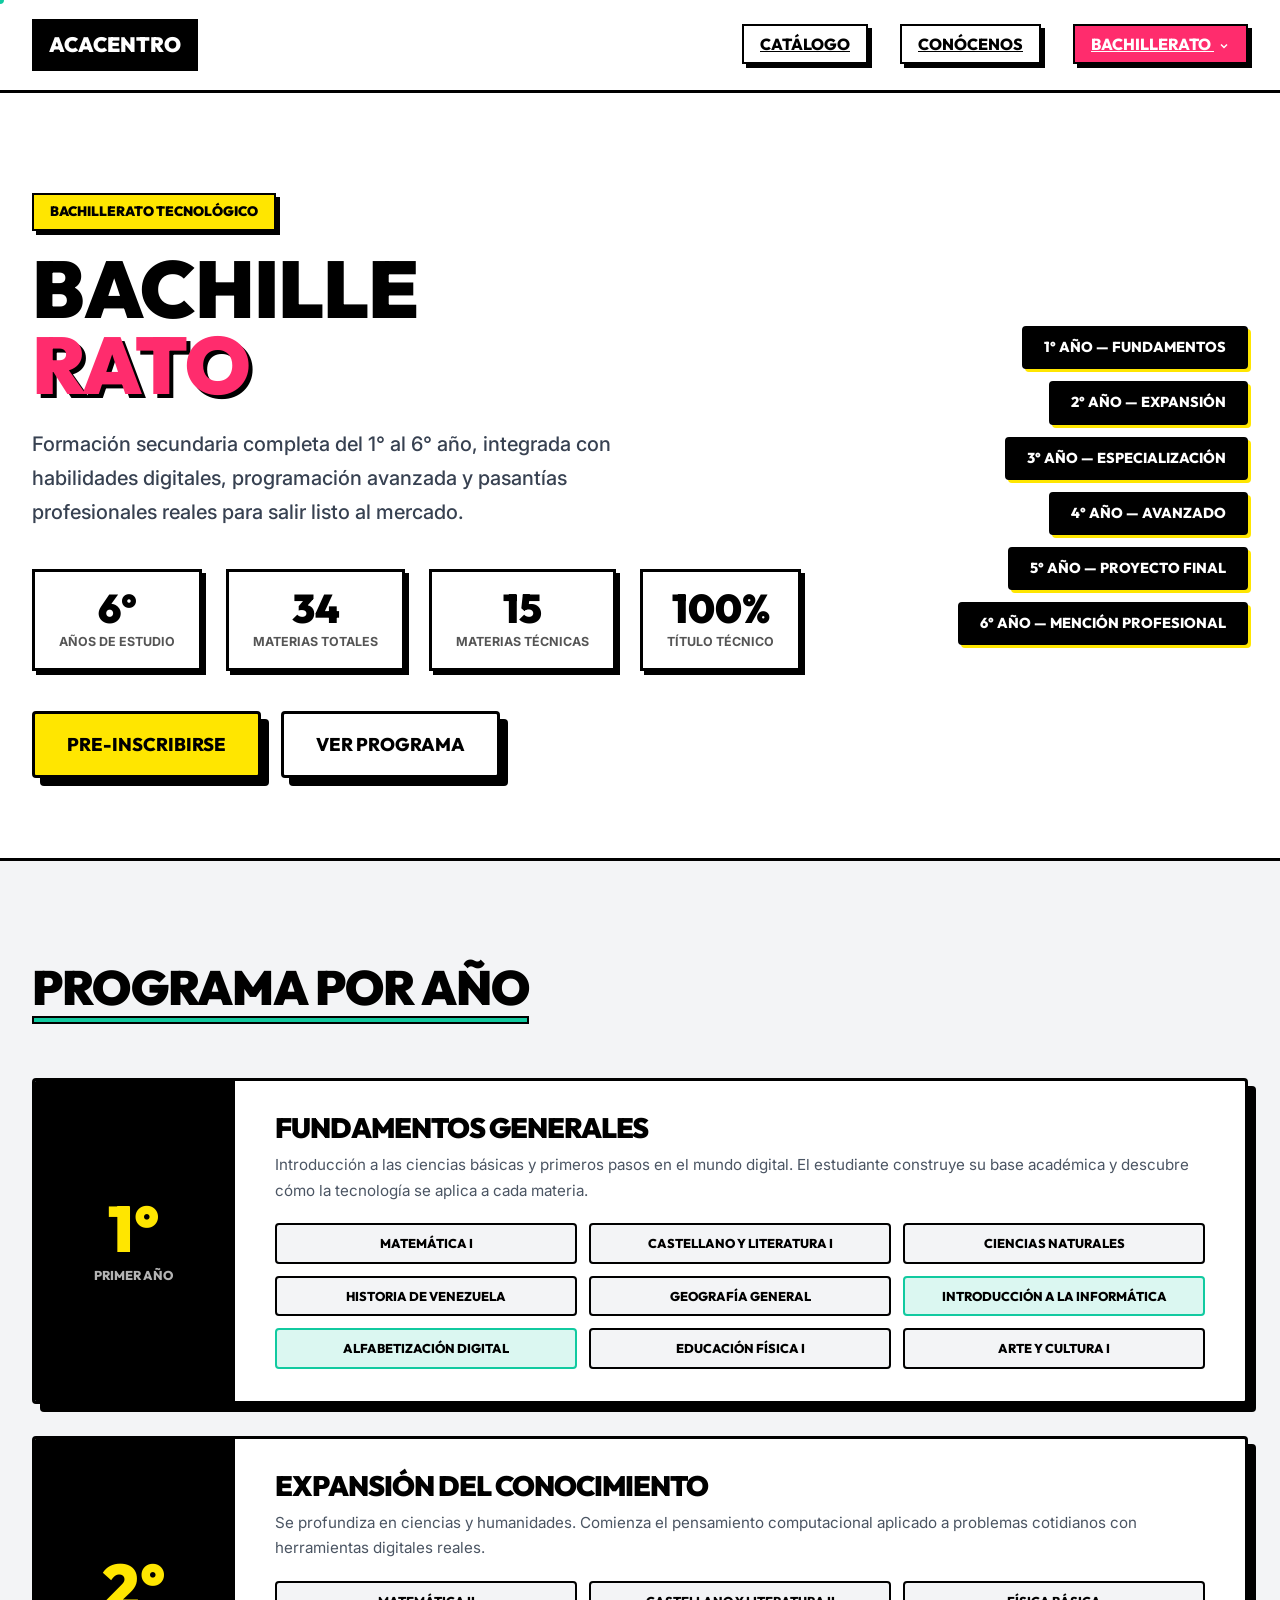
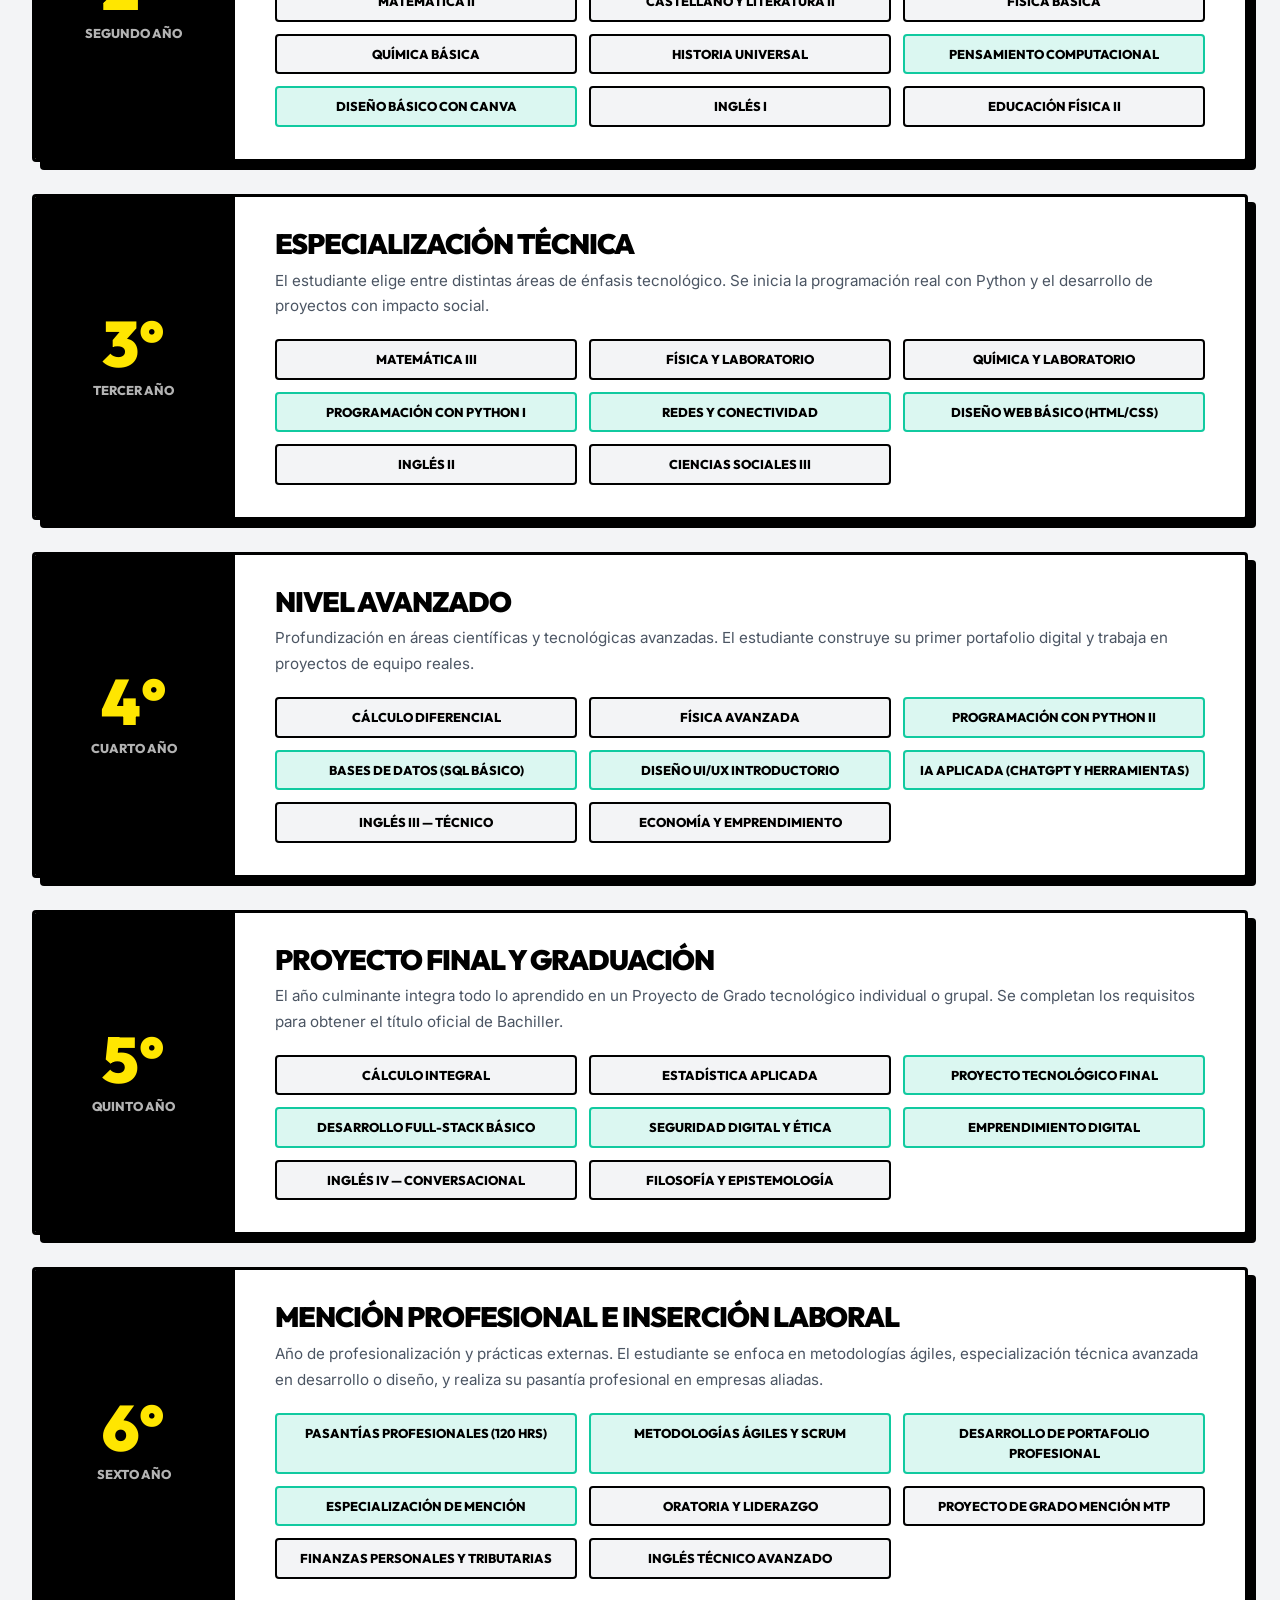
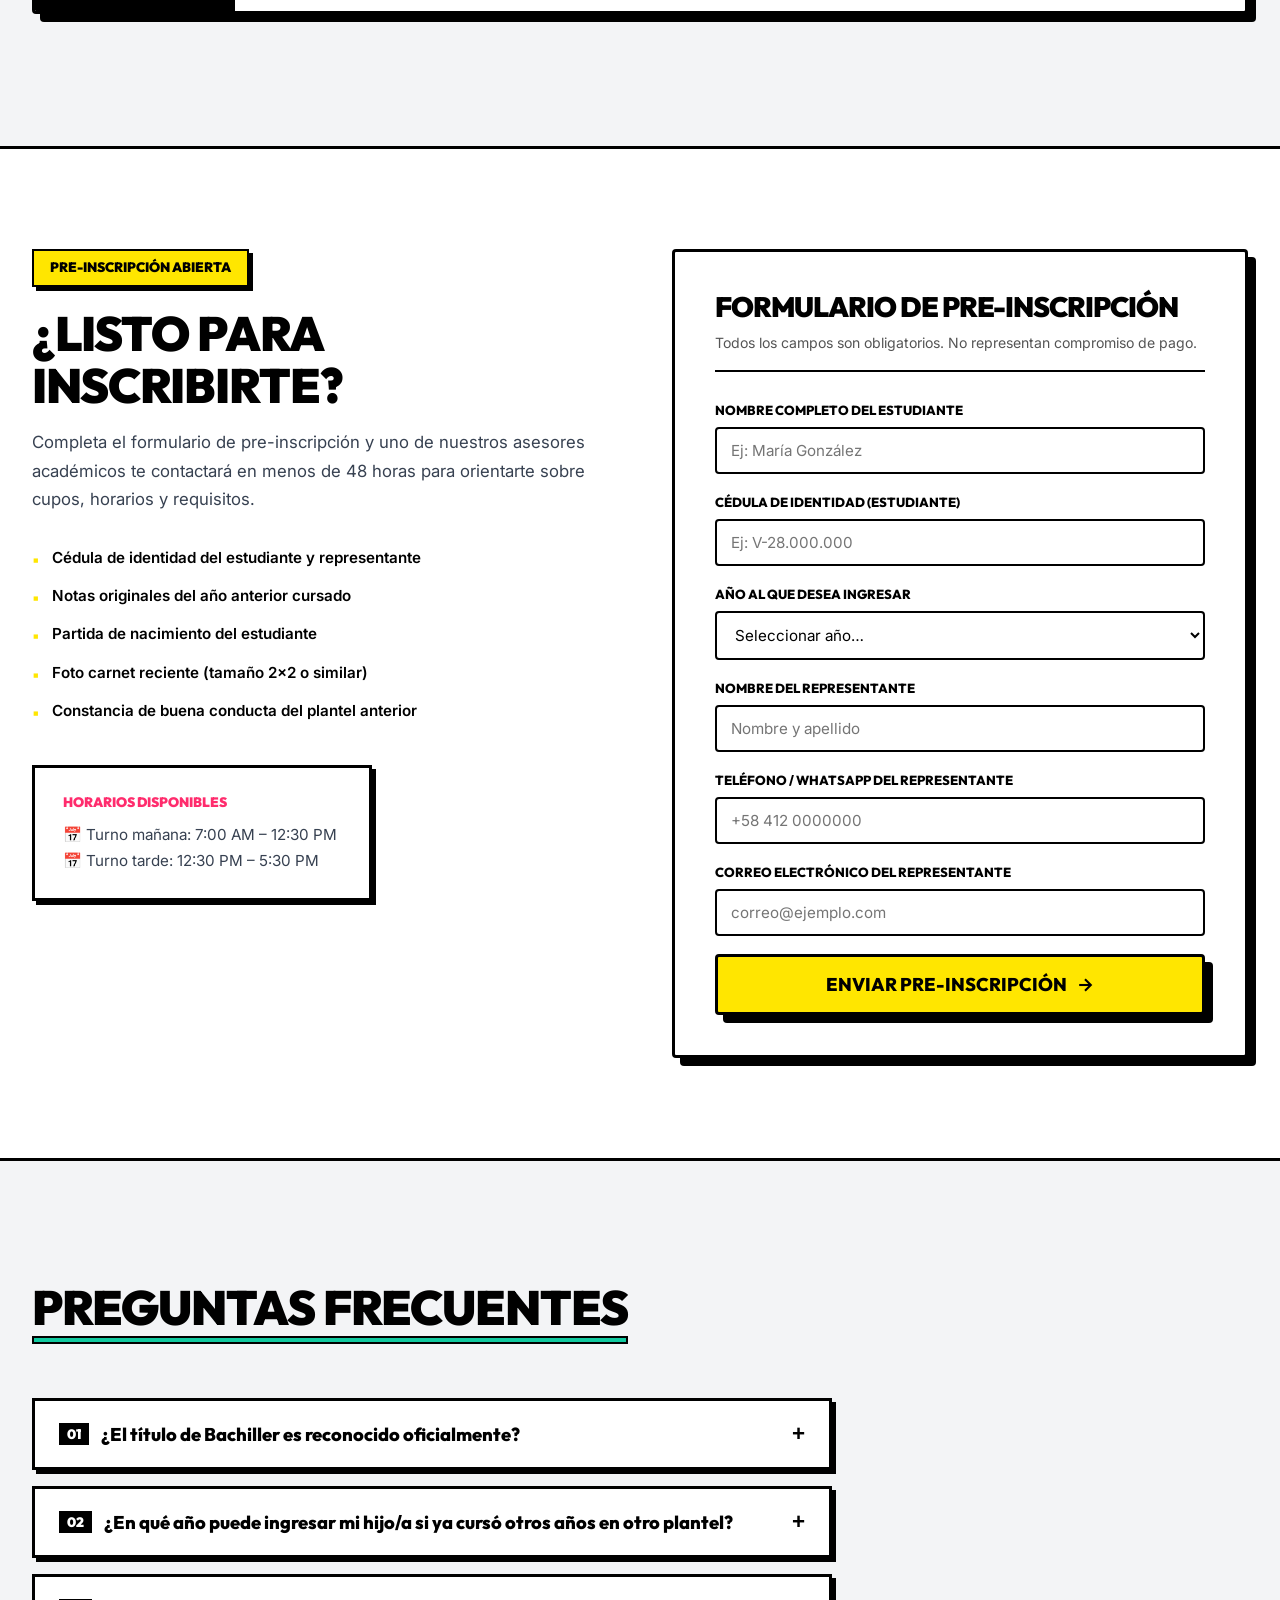
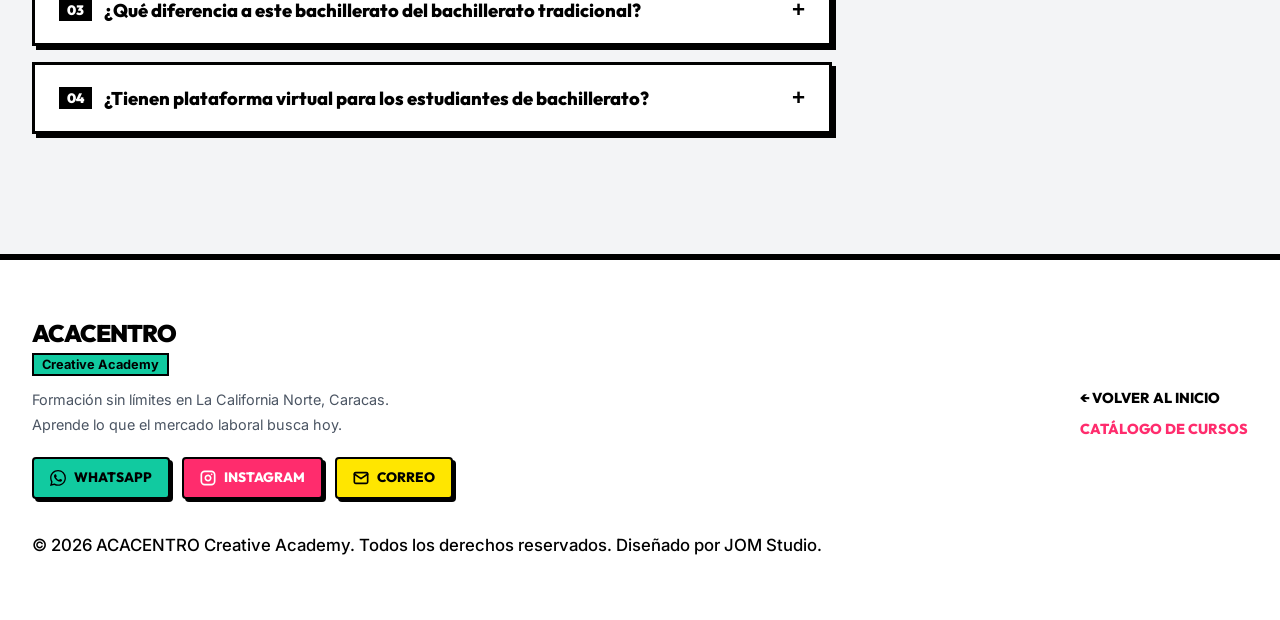
==== bachillerato.html @ 649abf07 "Initial commit: ACACENTRO Creative Academy Portal" ====
<!DOCTYPE html>
<html lang="es">
<head>
    <meta charset="UTF-8">
    <meta name="viewport" content="width=device-width, initial-scale=1.0">
    <title>Bachillerato Tecnológico | ACACENTRO Creative Academy</title>
    <meta name="description" content="Bachillerato Tecnológico en ACACENTRO: formación secundaria completa del 1° al 6° año con integración digital, programación y proyectos reales en Caracas.">
    <meta name="keywords" content="bachillerato tecnológico, secundaria Venezuela, formación digital, Caracas">
    <meta name="author" content="ACACENTRO Creative Academy">
    <meta name="robots" content="index, follow">
    <!-- Open Graph -->
    <meta property="og:title" content="Bachillerato Tecnológico | ACACENTRO">
    <meta property="og:description" content="Formación secundaria completa con enfoque tecnológico, del 1° al 6° año.">
    <meta property="og:type" content="website">
    <!-- Google Fonts -->
    <link rel="preconnect" href="https://fonts.googleapis.com">
    <link rel="preconnect" href="https://fonts.gstatic.com" crossorigin>
    <link href="https://fonts.googleapis.com/css2?family=Inter:wght@400;500;600;700&family=Outfit:wght@600;700;800;900&display=swap" rel="stylesheet">
    <link rel="stylesheet" href="style.css">
</head>
<body>

    <!-- Header Brutalista (mismo que index) -->
    <header class="academy-header">
        <div class="academy-header-container">
            <a href="index.html" class="academy-logo">
                <span class="logo-box">ACACENTRO</span>
            </a>
            <nav class="academy-nav" aria-label="Navegación principal">
                <ul>
                    <li><a href="index.html#catalogo" class="academy-nav-link">Catálogo</a></li>
                    <li><a href="index.html#conocenos" class="academy-nav-link">Conócenos</a></li>
                    <!-- Bachillerato con mini menú hover -->
                    <li class="nav-item-dropdown" id="nav-bachillerato-item">
                        <a href="bachillerato.html" class="academy-nav-link active-link nav-bachillerato-trigger" aria-haspopup="true" aria-expanded="false" id="nav-bachillerato-trigger">
                            Bachillerato
                            <svg class="dropdown-arrow-icon" width="12" height="12" viewBox="0 0 24 24" fill="none" stroke="currentColor" stroke-width="3" aria-hidden="true">
                                <polyline points="6 9 12 15 18 9"/>
                            </svg>
                        </a>
                        <div class="bachillerato-mini-menu" role="menu" aria-label="Programas de Bachillerato" id="bachillerato-mini-menu">
                            <div class="mini-menu-header">
                                <span class="mini-menu-tag">Bachillerato</span>
                                <p class="mini-menu-desc">Formación secundaria con integración tecnológica</p>
                            </div>
                            <ul class="mini-menu-list" role="none">
                                <li role="none"><a href="#primer-ano" class="mini-menu-item" role="menuitem"><span class="mini-menu-badge">1°</span><span>Primer Año — Fundamentos</span></a></li>
                                <li role="none"><a href="#segundo-ano" class="mini-menu-item" role="menuitem"><span class="mini-menu-badge">2°</span><span>Segundo Año — Expansión</span></a></li>
                                <li role="none"><a href="#tercer-ano" class="mini-menu-item" role="menuitem"><span class="mini-menu-badge">3°</span><span>Tercer Año — Especialización</span></a></li>
                                <li role="none"><a href="#cuarto-ano" class="mini-menu-item" role="menuitem"><span class="mini-menu-badge">4°</span><span>Cuarto Año — Avanzado</span></a></li>
                                <li role="none"><a href="#quinto-ano" class="mini-menu-item" role="menuitem"><span class="mini-menu-badge">5°</span><span>Quinto Año — Proyecto Final</span></a></li>
                                <li role="none"><a href="#sexto-ano" class="mini-menu-item" role="menuitem"><span class="mini-menu-badge">6°</span><span>Sexto Año — Mención Profesional</span></a></li>
                            </ul>
                            <a href="#inscripcion" class="mini-menu-cta" role="menuitem">Pre-Inscribirse Ahora →</a>
                        </div>
                    </li>
                    <!-- <li><a href="classroom.html" class="academy-nav-link btn-classroom-nav">Aula Virtual</a></li> -->
                </ul>
            </nav>
        </div>
    </header>

    <main>
        <!-- ===== HERO ===== -->
        <section class="bach-hero" aria-labelledby="bach-title">
            <div class="container">
                <div class="bach-hero-inner">
                    <!-- Texto izquierdo -->
                    <div class="bach-hero-text">
                        <span class="bach-hero-tag">Bachillerato Tecnológico</span>
                        <h1 class="bach-hero-title" id="bach-title">
                            BACHILLE<br>
                            <span class="accent-magenta">RATO</span>
                        </h1>
                        <p class="bach-hero-subtitle">
                            Formación secundaria completa del 1° al 6° año, integrada con habilidades digitales, programación avanzada y pasantías profesionales reales para salir listo al mercado.
                        </p>
                        <!-- Estadísticas animadas -->
                        <div class="bach-stats-row">
                            <div class="bach-stat-box animate-on-scroll">
                                <span class="bach-stat-number counter-animated" data-target="6" data-suffix="°">0°</span>
                                <span class="bach-stat-label">Años de estudio</span>
                            </div>
                            <div class="bach-stat-box animate-on-scroll">
                                <span class="bach-stat-number counter-animated" data-target="34" data-suffix="">0</span>
                                <span class="bach-stat-label">Materias totales</span>
                            </div>
                            <div class="bach-stat-box animate-on-scroll">
                                <span class="bach-stat-number counter-animated" data-target="15" data-suffix="">0</span>
                                <span class="bach-stat-label">Materias técnicas</span>
                            </div>
                            <div class="bach-stat-box animate-on-scroll">
                                <span class="bach-stat-number counter-animated" data-target="100" data-suffix="%">0%</span>
                                <span class="bach-stat-label">Título Técnico</span>
                            </div>
                        </div>
                        <!-- CTAs -->
                        <div class="hero-actions-brutalist" style="margin-top:40px;">
                            <a href="#inscripcion" class="btn-brutalist btn-brutalist-yellow">Pre-Inscribirse</a>
                            <a href="#primer-ano" class="btn-brutalist btn-brutalist-white">Ver Programa</a>
                        </div>
                    </div>

                    <!-- Visual derecha: pills flotantes de años -->
                    <div class="bach-hero-visual" aria-hidden="true">
                        <div class="bach-year-pill">1° Año — Fundamentos</div>
                        <div class="bach-year-pill">2° Año — Expansión</div>
                        <div class="bach-year-pill">3° Año — Especialización</div>
                        <div class="bach-year-pill">4° Año — Avanzado</div>
                        <div class="bach-year-pill">5° Año — Proyecto Final</div>
                        <div class="bach-year-pill">6° Año — Mención Profesional</div>
                    </div>
                </div>
            </div>
        </section>

        <!-- ===== PROGRAMA POR AÑOS ===== -->
        <section class="bach-years-section" id="programa" aria-labelledby="bach-prog-title">
            <div class="container">
                <h2 class="brutalist-section-title" id="bach-prog-title">Programa por Año</h2>

                <!-- 1° Año -->
                <article class="bach-year-block animate-on-scroll" id="primer-ano">
                    <div class="bach-year-sidebar">
                        <span class="bach-year-number">1°</span>
                        <span class="bach-year-label">Primer Año</span>
                    </div>
                    <div class="bach-year-content">
                        <h3>Fundamentos Generales</h3>
                        <p>Introducción a las ciencias básicas y primeros pasos en el mundo digital. El estudiante construye su base académica y descubre cómo la tecnología se aplica a cada materia.</p>
                        <div class="bach-subjects-grid">
                            <div class="bach-subject-chip">Matemática I</div>
                            <div class="bach-subject-chip">Castellano y Literatura I</div>
                            <div class="bach-subject-chip">Ciencias Naturales</div>
                            <div class="bach-subject-chip">Historia de Venezuela</div>
                            <div class="bach-subject-chip">Geografía General</div>
                            <div class="bach-subject-chip chip-tech">Introducción a la Informática</div>
                            <div class="bach-subject-chip chip-tech">Alfabetización Digital</div>
                            <div class="bach-subject-chip">Educación Física I</div>
                            <div class="bach-subject-chip">Arte y Cultura I</div>
                        </div>
                    </div>
                </article>

                <!-- 2° Año -->
                <article class="bach-year-block animate-on-scroll" id="segundo-ano">
                    <div class="bach-year-sidebar">
                        <span class="bach-year-number">2°</span>
                        <span class="bach-year-label">Segundo Año</span>
                    </div>
                    <div class="bach-year-content">
                        <h3>Expansión del Conocimiento</h3>
                        <p>Se profundiza en ciencias y humanidades. Comienza el pensamiento computacional aplicado a problemas cotidianos con herramientas digitales reales.</p>
                        <div class="bach-subjects-grid">
                            <div class="bach-subject-chip">Matemática II</div>
                            <div class="bach-subject-chip">Castellano y Literatura II</div>
                            <div class="bach-subject-chip">Física Básica</div>
                            <div class="bach-subject-chip">Química Básica</div>
                            <div class="bach-subject-chip">Historia Universal</div>
                            <div class="bach-subject-chip chip-tech">Pensamiento Computacional</div>
                            <div class="bach-subject-chip chip-tech">Diseño Básico con Canva</div>
                            <div class="bach-subject-chip">Inglés I</div>
                            <div class="bach-subject-chip">Educación Física II</div>
                        </div>
                    </div>
                </article>

                <!-- 3° Año -->
                <article class="bach-year-block animate-on-scroll" id="tercer-ano">
                    <div class="bach-year-sidebar">
                        <span class="bach-year-number">3°</span>
                        <span class="bach-year-label">Tercer Año</span>
                    </div>
                    <div class="bach-year-content">
                        <h3>Especialización Técnica</h3>
                        <p>El estudiante elige entre distintas áreas de énfasis tecnológico. Se inicia la programación real con Python y el desarrollo de proyectos con impacto social.</p>
                        <div class="bach-subjects-grid">
                            <div class="bach-subject-chip">Matemática III</div>
                            <div class="bach-subject-chip">Física y Laboratorio</div>
                            <div class="bach-subject-chip">Química y Laboratorio</div>
                            <div class="bach-subject-chip chip-tech">Programación con Python I</div>
                            <div class="bach-subject-chip chip-tech">Redes y Conectividad</div>
                            <div class="bach-subject-chip chip-tech">Diseño Web Básico (HTML/CSS)</div>
                            <div class="bach-subject-chip">Inglés II</div>
                            <div class="bach-subject-chip">Ciencias Sociales III</div>
                        </div>
                    </div>
                </article>

                <!-- 4° Año -->
                <article class="bach-year-block animate-on-scroll" id="cuarto-ano">
                    <div class="bach-year-sidebar">
                        <span class="bach-year-number">4°</span>
                        <span class="bach-year-label">Cuarto Año</span>
                    </div>
                    <div class="bach-year-content">
                        <h3>Nivel Avanzado</h3>
                        <p>Profundización en áreas científicas y tecnológicas avanzadas. El estudiante construye su primer portafolio digital y trabaja en proyectos de equipo reales.</p>
                        <div class="bach-subjects-grid">
                            <div class="bach-subject-chip">Cálculo Diferencial</div>
                            <div class="bach-subject-chip">Física Avanzada</div>
                            <div class="bach-subject-chip chip-tech">Programación con Python II</div>
                            <div class="bach-subject-chip chip-tech">Bases de Datos (SQL básico)</div>
                            <div class="bach-subject-chip chip-tech">Diseño UI/UX Introductorio</div>
                            <div class="bach-subject-chip chip-tech">IA Aplicada (ChatGPT y herramientas)</div>
                            <div class="bach-subject-chip">Inglés III — Técnico</div>
                            <div class="bach-subject-chip">Economía y Emprendimiento</div>
                        </div>
                    </div>
                </article>

                <!-- 5° Año -->
                <article class="bach-year-block animate-on-scroll" id="quinto-ano">
                    <div class="bach-year-sidebar">
                        <span class="bach-year-number">5°</span>
                        <span class="bach-year-label">Quinto Año</span>
                    </div>
                    <div class="bach-year-content">
                        <h3>Proyecto Final y Graduación</h3>
                        <p>El año culminante integra todo lo aprendido en un Proyecto de Grado tecnológico individual o grupal. Se completan los requisitos para obtener el título oficial de Bachiller.</p>
                        <div class="bach-subjects-grid">
                            <div class="bach-subject-chip">Cálculo Integral</div>
                            <div class="bach-subject-chip">Estadística Aplicada</div>
                            <div class="bach-subject-chip chip-tech">Proyecto Tecnológico Final</div>
                            <div class="bach-subject-chip chip-tech">Desarrollo Full-Stack Básico</div>
                            <div class="bach-subject-chip chip-tech">Seguridad Digital y Ética</div>
                            <div class="bach-subject-chip chip-tech">Emprendimiento Digital</div>
                            <div class="bach-subject-chip">Inglés IV — Conversacional</div>
                            <div class="bach-subject-chip">Filosofía y Epistemología</div>
                        </div>
                    </div>
                </article>

                <!-- 6° Año -->
                <article class="bach-year-block animate-on-scroll" id="sexto-ano">
                    <div class="bach-year-sidebar">
                        <span class="bach-year-number">6°</span>
                        <span class="bach-year-label">Sexto Año</span>
                    </div>
                    <div class="bach-year-content">
                        <h3>Mención Profesional e Inserción Laboral</h3>
                        <p>Año de profesionalización y prácticas externas. El estudiante se enfoca en metodologías ágiles, especialización técnica avanzada en desarrollo o diseño, y realiza su pasantía profesional en empresas aliadas.</p>
                        <div class="bach-subjects-grid">
                            <div class="bach-subject-chip chip-tech">Pasantías Profesionales (120 hrs)</div>
                            <div class="bach-subject-chip chip-tech">Metodologías Ágiles y Scrum</div>
                            <div class="bach-subject-chip chip-tech">Desarrollo de Portafolio Profesional</div>
                            <div class="bach-subject-chip chip-tech">Especialización de Mención</div>
                            <div class="bach-subject-chip">Oratoria y Liderazgo</div>
                            <div class="bach-subject-chip">Proyecto de Grado Mención MTP</div>
                            <div class="bach-subject-chip">Finanzas Personales y Tributarias</div>
                            <div class="bach-subject-chip">Inglés Técnico Avanzado</div>
                        </div>
                    </div>
                </article>

            </div>
        </section>

        <!-- ===== INSCRIPCIÓN ===== -->
        <section class="bach-enroll-section" id="inscripcion" aria-labelledby="bach-enroll-title">
            <div class="container">
                <div class="bach-enroll-grid">

                    <!-- Info izquierda -->
                    <div class="bach-enroll-info animate-on-scroll">
                        <span class="bach-hero-tag">Pre-Inscripción Abierta</span>
                        <h2 id="bach-enroll-title">¿Listo para inscribirte?</h2>
                        <p>Completa el formulario de pre-inscripción y uno de nuestros asesores académicos te contactará en menos de 48 horas para orientarte sobre cupos, horarios y requisitos.</p>

                        <ul class="bach-requirements-list">
                            <li>Cédula de identidad del estudiante y representante</li>
                            <li>Notas originales del año anterior cursado</li>
                            <li>Partida de nacimiento del estudiante</li>
                            <li>Foto carnet reciente (tamaño 2×2 o similar)</li>
                            <li>Constancia de buena conducta del plantel anterior</li>
                        </ul>

                        <div class="bach-stat-box" style="text-align:left; padding:24px 28px; max-width:340px;">
                            <span style="font-family:var(--font-heading); font-weight:900; font-size:0.85rem; text-transform:uppercase; color:var(--color-neon-magenta); display:block; margin-bottom:8px;">Horarios disponibles</span>
                            <p style="font-size:0.95rem; margin:0; color:#374151;">
                                📅 Turno mañana: 7:00 AM – 12:30 PM<br>
                                📅 Turno tarde: 12:30 PM – 5:30 PM
                            </p>
                        </div>
                    </div>

                    <!-- Formulario de Pre-Inscripción -->
                    <div class="bach-form-card animate-on-scroll" style="animation-delay: 0.15s;">
                        <h3>Formulario de Pre-Inscripción</h3>
                        <p class="form-subtitle">Todos los campos son obligatorios. No representan compromiso de pago.</p>

                        <form id="form-bach-preinscripcion" novalidate>
                            <div class="bach-form-group">
                                <label for="bach-student-name">Nombre completo del estudiante</label>
                                <input type="text" id="bach-student-name" name="studentName" placeholder="Ej: María González" required autocomplete="name">
                            </div>
                            <div class="bach-form-group">
                                <label for="bach-student-ci">Cédula de identidad (estudiante)</label>
                                <input type="text" id="bach-student-ci" name="studentCI" placeholder="Ej: V-28.000.000" required>
                            </div>
                            <div class="bach-form-group">
                                <label for="bach-year-apply">Año al que desea ingresar</label>
                                <select id="bach-year-apply" name="yearApply" required>
                                    <option value="" disabled selected>Seleccionar año…</option>
                                    <option value="1">1° Año — Fundamentos</option>
                                    <option value="2">2° Año — Expansión</option>
                                    <option value="3">3° Año — Especialización</option>
                                    <option value="4">4° Año — Avanzado</option>
                                    <option value="5">5° Año — Proyecto Final</option>
                                    <option value="6">6° Año — Mención Profesional</option>
                                </select>
                            </div>
                            <div class="bach-form-group">
                                <label for="bach-rep-name">Nombre del representante</label>
                                <input type="text" id="bach-rep-name" name="repName" placeholder="Nombre y apellido" required autocomplete="name">
                            </div>
                            <div class="bach-form-group">
                                <label for="bach-rep-phone">Teléfono / WhatsApp del representante</label>
                                <input type="tel" id="bach-rep-phone" name="repPhone" placeholder="+58 412 0000000" required autocomplete="tel">
                            </div>
                            <div class="bach-form-group">
                                <label for="bach-rep-email">Correo electrónico del representante</label>
                                <input type="email" id="bach-rep-email" name="repEmail" placeholder="correo@ejemplo.com" required autocomplete="email">
                            </div>
                            <button type="submit" class="btn-brutalist btn-brutalist-yellow btn-block" id="btn-bach-submit">
                                Enviar Pre-Inscripción
                                <svg width="20" height="20" viewBox="0 0 24 24" fill="none" stroke="currentColor" stroke-width="2.5" aria-hidden="true">
                                    <line x1="5" y1="12" x2="19" y2="12"/>
                                    <polyline points="12 5 19 12 12 19"/>
                                </svg>
                            </button>
                        </form>

                        <!-- Estado de éxito (oculto inicialmente) -->
                        <div id="bach-form-success" style="display:none; text-align:center; padding:24px 0;">
                            <div class="success-graphic">
                                <svg width="28" height="28" viewBox="0 0 24 24" fill="none" stroke="black" stroke-width="3" aria-hidden="true">
                                    <polyline points="20 6 9 17 4 12"/>
                                </svg>
                            </div>
                            <h4 style="font-size:1.5rem; margin-bottom:8px;">¡Pre-Inscripción Recibida!</h4>
                            <p style="font-size:0.92rem; color:#555;">Un asesor académico te contactará en menos de 48 horas al correo y teléfono indicados.</p>
                        </div>
                    </div>

                </div>
            </div>
        </section>

        <!-- ===== PREGUNTAS FRECUENTES ===== -->
        <section class="catalog-section" aria-labelledby="faq-title">
            <div class="container">
                <h2 class="brutalist-section-title" id="faq-title">Preguntas Frecuentes</h2>
                <div class="accordion-container" style="max-width:800px;">

                    <div class="accordion-item animate-on-scroll">
                        <button class="accordion-header" aria-expanded="false" id="faq-btn-1" aria-controls="faq-body-1">
                            <span class="module-number">01</span>
                            <span class="module-title">¿El título de Bachiller es reconocido oficialmente?</span>
                            <span class="accordion-icon" aria-hidden="true">+</span>
                        </button>
                        <div class="accordion-body" id="faq-body-1" role="region" aria-labelledby="faq-btn-1">
                            <ul>
                                <li>Sí. El programa sigue el currículo del Ministerio de Educación venezolano y otorga el título oficial de Bachiller en Ciencias y en Humanidades, según la mención elegida a partir del 3° año.</li>
                            </ul>
                        </div>
                    </div>

                    <div class="accordion-item animate-on-scroll">
                        <button class="accordion-header" aria-expanded="false" id="faq-btn-2" aria-controls="faq-body-2">
                            <span class="module-number">02</span>
                            <span class="module-title">¿En qué año puede ingresar mi hijo/a si ya cursó otros años en otro plantel?</span>
                            <span class="accordion-icon" aria-hidden="true">+</span>
                        </button>
                        <div class="accordion-body" id="faq-body-2" role="region" aria-labelledby="faq-btn-2">
                            <ul>
                                <li>Pueden ingresar directamente al año que corresponde según sus notas certificadas. Solo se requiere la constancia de aprobación del año anterior y pasar por una evaluación diagnóstica de ingreso.</li>
                            </ul>
                        </div>
                    </div>

                    <div class="accordion-item animate-on-scroll">
                        <button class="accordion-header" aria-expanded="false" id="faq-btn-3" aria-controls="faq-body-3">
                            <span class="module-number">03</span>
                            <span class="module-title">¿Qué diferencia a este bachillerato del bachillerato tradicional?</span>
                            <span class="accordion-icon" aria-hidden="true">+</span>
                        </button>
                        <div class="accordion-body" id="faq-body-3" role="region" aria-labelledby="faq-btn-3">
                            <ul>
                                <li>Además del currículo oficial, integramos 12 materias técnicas digitales progresivas (informática, programación, diseño, IA aplicada) que preparan al egresado para el mercado laboral del siglo XXI desde el primer año.</li>
                            </ul>
                        </div>
                    </div>

                    <div class="accordion-item animate-on-scroll">
                        <button class="accordion-header" aria-expanded="false" id="faq-btn-4" aria-controls="faq-body-4">
                            <span class="module-number">04</span>
                            <span class="module-title">¿Tienen plataforma virtual para los estudiantes de bachillerato?</span>
                            <span class="accordion-icon" aria-hidden="true">+</span>
                        </button>
                        <div class="accordion-body" id="faq-body-4" role="region" aria-labelledby="faq-btn-4">
                            <ul>
                                <li>Sí. Los estudiantes de bachillerato tienen acceso al Aula Virtual de ACACENTRO donde pueden ver materiales, tareas, calificaciones y comunicarse con sus profesores. Disponible 24/7 desde cualquier dispositivo.</li>
                            </ul>
                        </div>
                    </div>

                </div>
            </div>
        </section>

    </main>

    <!-- Footer Brutalista -->
    <footer class="academy-footer">
        <div class="container footer-brutalist-grid">
            <div class="footer-info">
                <h3>ACACENTRO</h3>
                <span class="footer-tag">Creative Academy</span>
                <p>Formación sin límites en La California Norte, Caracas. Aprende lo que el mercado laboral busca hoy.</p>
                <div class="footer-socials">
                    <a href="https://wa.me/584241361642" target="_blank" rel="noopener noreferrer" class="btn-footer-social btn-footer-whatsapp" title="Escríbenos por WhatsApp">
                        <svg width="16" height="16" viewBox="0 0 24 24" fill="currentColor" aria-hidden="true">
                            <path d="M17.472 14.382c-.297-.149-1.758-.867-2.03-.967-.273-.099-.471-.148-.67.15-.197.297-.767.966-.94 1.164-.173.199-.347.223-.644.075-.297-.15-1.255-.463-2.39-1.475-.883-.788-1.48-1.761-1.653-2.059-.173-.297-.018-.458.13-.606.134-.133.298-.347.446-.52.149-.174.198-.298.298-.497.099-.198.05-.371-.025-.52-.075-.149-.669-1.612-.916-2.207-.242-.579-.487-.5-.669-.51-.173-.008-.371-.01-.57-.01-.198 0-.52.074-.792.372-.272.297-1.04 1.016-1.04 2.479 0 1.462 1.065 2.875 1.213 3.074.149.198 2.096 3.2 5.077 4.487.709.306 1.262.489 1.694.625.712.227 1.36.195 1.871.118.571-.085 1.758-.719 2.006-1.413.248-.694.248-1.289.173-1.413-.074-.124-.272-.198-.57-.347m-5.421 7.403h-.004a9.87 9.87 0 01-5.031-1.378l-.361-.214-3.741.982.998-3.648-.235-.374a9.86 9.86 0 01-1.51-5.26c.001-5.45 4.436-9.884 9.888-9.884 2.64 0 5.122 1.03 6.988 2.898a9.825 9.825 0 012.893 6.994c-.003 5.45-4.437 9.884-9.885 9.884m8.413-18.297A11.815 11.815 0 0012.05 0C5.495 0 .16 5.335.157 11.892c0 2.096.547 4.142 1.588 5.945L0 24l6.335-1.662c1.746.953 3.71 1.458 5.704 1.459h.005c6.554 0 11.89-5.335 11.893-11.893a11.821 11.821 0 00-3.48-8.413z"/>
                        </svg>
                        WhatsApp
                    </a>
                    <a href="https://www.instagram.com/institutoacacentro?utm_source=ig_web_button_share_sheet&igsh=ZDNlZDc0MzIxNw==" target="_blank" rel="noopener noreferrer" class="btn-footer-social btn-footer-instagram" title="Síguenos en Instagram">
                        <svg width="16" height="16" viewBox="0 0 24 24" fill="none" stroke="currentColor" stroke-width="2.5" stroke-linecap="round" stroke-linejoin="round" aria-hidden="true">
                            <rect x="2" y="2" width="20" height="20" rx="5" ry="5"></rect>
                            <path d="M16 11.37A4 4 0 1 1 12.63 8 4 4 0 0 1 16 11.37z"></path>
                            <line x1="17.5" y1="6.5" x2="17.51" y2="6.5"></line>
                        </svg>
                        Instagram
                    </a>
                    <a href="mailto:institutoacacentro12@gmail.com" class="btn-footer-social btn-footer-email" title="Envíanos un correo">
                        <svg width="16" height="16" viewBox="0 0 24 24" fill="none" stroke="currentColor" stroke-width="2.5" stroke-linecap="round" stroke-linejoin="round" aria-hidden="true">
                            <path d="M4 4h16c1.1 0 2 .9 2 2v12c0 1.1-.9 2-2 2H4c-1.1 0-2-.9-2-2V6c0-1.1.9-2 2-2z"></path>
                            <polyline points="22,6 12,13 2,6"></polyline>
                        </svg>
                        Correo
                    </a>
                </div>
            </div>
            <div class="footer-nav" style="display:flex; flex-direction:column; gap:8px;">
                <a href="index.html" style="font-family:var(--font-heading); font-weight:800; font-size:0.9rem; color:var(--color-black); text-transform:uppercase; text-decoration:none;">← Volver al inicio</a>
                <a href="index.html#catalogo" style="font-family:var(--font-heading); font-weight:800; font-size:0.9rem; color:var(--color-neon-magenta); text-transform:uppercase; text-decoration:none;">Catálogo de Cursos</a>
            </div>
            <div class="footer-copyright">
                <p>&copy; 2026 ACACENTRO Creative Academy. Todos los derechos reservados. Diseñado por JOM Studio.</p>
            </div>
        </div>
    </footer>

    <script src="app.js"></script>
    <script src="js/bachillerato-menu.js"></script>
    <script src="js/animations.js"></script>
    <script>
        /* Lógica específica de bachillerato.html */
        (function () {
            'use strict';

            /* ---- Accordion FAQ (reutiliza la lógica del app.js) ---- */
            const headers = document.querySelectorAll('.accordion-header');
            headers.forEach(function (header) {
                header.addEventListener('click', function () {
                    const isExpanded = header.getAttribute('aria-expanded') === 'true';
                    const body  = header.nextElementSibling;
                    const icon  = header.querySelector('.accordion-icon');

                    headers.forEach(function (h) {
                        if (h !== header) {
                            h.setAttribute('aria-expanded', 'false');
                            h.nextElementSibling.style.display = 'none';
                            h.querySelector('.accordion-icon').textContent = '+';
                        }
                    });

                    if (!isExpanded) {
                        header.setAttribute('aria-expanded', 'true');
                        body.style.display = 'block';
                        icon.textContent = '−';
                    } else {
                        header.setAttribute('aria-expanded', 'false');
                        body.style.display = 'none';
                        icon.textContent = '+';
                    }
                });
            });

            /* ---- Formulario de Pre-Inscripción ---- */
            const form    = document.getElementById('form-bach-preinscripcion');
            const success = document.getElementById('bach-form-success');

            if (form) {
                form.addEventListener('submit', function (e) {
                    e.preventDefault();

                    const data = {
                        studentName : document.getElementById('bach-student-name').value.trim(),
                        studentCI   : document.getElementById('bach-student-ci').value.trim(),
                        yearApply   : document.getElementById('bach-year-apply').value,
                        repName     : document.getElementById('bach-rep-name').value.trim(),
                        repPhone    : document.getElementById('bach-rep-phone').value.trim(),
                        repEmail    : document.getElementById('bach-rep-email').value.trim(),
                    };

                    /* Validación básica */
                    const allFilled = Object.values(data).every(function (v) { return v !== ''; });
                    if (!allFilled) {
                        alert('Por favor completa todos los campos antes de enviar.');
                        return;
                    }

                    /* Guardar en LocalStorage (simulación; en producción → POST /api/bachillerato/preinscripcion) */
                    localStorage.setItem('bach_preinscripcion', JSON.stringify(data));

                    /* Mostrar estado de éxito */
                    form.style.display = 'none';
                    success.style.display = 'block';
                });
            }
        })();
    </script>

</body>
</html>
---- style.css ----
/* ==========================================================================
   ACACENTRO CREATIVE ACADEMY - Estilos Brutalistas y Cyberpunk Tropical
   ========================================================================== */

:root {
    --font-heading: 'Outfit', sans-serif;
    --font-body: 'Inter', sans-serif;

    /* Colores Brutalistas */
    --color-white: #FFFFFF;
    --color-black: #000000;
    --color-bg-gray: #F3F4F6;
    
    /* Acentos Neón Tropical (Cyberpunk) */
    --color-neon-cyan: #11CAA0;      /* Menta Tecnológico */
    --color-neon-magenta: #FF2C6D;   /* Rosa Neón */
    --color-neon-blue: #005088;      /* Azul Profundo Eléctrico */
    --color-neon-yellow: #FFE600;    /* Amarillo Neón */

    /* Bordes y Sombras Duras (Flat Shadows) */
    --brutalist-border-thick: 3px solid #000000;
    --brutalist-border-thin: 2px solid #000000;
    --brutalist-shadow-sm: 4px 4px 0px #000000;
    --brutalist-shadow-md: 8px 8px 0px #000000;
    --brutalist-shadow-lg: 12px 12px 0px #000000;
    --brutalist-shadow-hover: 12px 12px 0px #000000;
    --brutalist-shadow-cyan: 8px 8px 0px var(--color-neon-cyan);
    --brutalist-shadow-magenta: 8px 8px 0px var(--color-neon-magenta);
    
    --radius-brutalist: 4px;
    --transition-brutal: all 0.15s steps(3, end); /* Transición discreta estilo retro */
    --transition-smooth: all 0.3s cubic-bezier(0.16, 1, 0.3, 1);
}

/* 1. Base Reset */
*, *::before, *::after {
    box-sizing: border-box;
    margin: 0;
    padding: 0;
}

html {
    scroll-behavior: smooth;
    background-color: var(--color-white);
}

body {
    font-family: var(--font-body);
    color: var(--color-black);
    background-color: var(--color-white);
    line-height: 1.6;
    overflow-x: hidden;
    /* Retícula de fondo sutil brutalista */
    background-image: radial-gradient(rgba(0, 0, 0, 0.08) 1.5px, transparent 1.5px);
    background-size: 32px 32px;
}

.container {
    width: 100%;
    max-width: 1300px;
    margin: 0 auto;
    padding: 0 32px;
}

h1, h2, h3, h4, h5, h6 {
    font-family: var(--font-heading);
    font-weight: 900;
    text-transform: uppercase;
    letter-spacing: -1px;
    line-height: 1.1;
    color: var(--color-black);
}

p {
    font-size: 1.05rem;
    line-height: 1.7;
}

/* 2. Botones Brutalistas */
.btn-brutalist {
    display: inline-flex;
    align-items: center;
    justify-content: center;
    padding: 16px 32px;
    font-family: var(--font-heading);
    font-weight: 800;
    font-size: 1.15rem;
    text-transform: uppercase;
    text-decoration: none;
    color: var(--color-black);
    border: var(--brutalist-border-thick);
    border-radius: var(--radius-brutalist);
    box-shadow: var(--brutalist-shadow-md);
    cursor: pointer;
    transition: var(--transition-brutal);
    gap: 8px;
}

.btn-brutalist:hover:not(:disabled) {
    transform: translate(-4px, -4px);
    box-shadow: var(--brutalist-shadow-lg);
}

.btn-brutalist:active:not(:disabled) {
    transform: translate(2px, 2px);
    box-shadow: var(--brutalist-shadow-sm);
}

.btn-brutalist-cyan {
    background-color: var(--color-neon-cyan);
}

.btn-brutalist-magenta {
    background-color: var(--color-neon-magenta);
    color: var(--color-white);
}

.btn-brutalist-white {
    background-color: var(--color-white);
}

.btn-brutalist-disabled {
    background-color: var(--color-bg-gray);
    color: #9CA3AF;
    border-color: #9CA3AF;
    box-shadow: 4px 4px 0px #9CA3AF;
    cursor: not-allowed;
}

.btn-block {
    display: flex;
    width: 100%;
}

.btn-sm {
    padding: 8px 16px;
    font-size: 0.9rem;
    box-shadow: var(--brutalist-shadow-sm);
}

.btn-sm:hover {
    box-shadow: var(--brutalist-shadow-md);
}

/* 3. Header Brutalista */
.academy-header {
    background-color: var(--color-white);
    border-bottom: var(--brutalist-border-thick);
    position: sticky;
    top: 0;
    z-index: 100;
}

.academy-header-container {
    max-width: 1400px;
    margin: 0 auto;
    height: 90px;
    display: flex;
    justify-content: space-between;
    align-items: center;
    padding: 0 32px;
}

.academy-logo {
    display: flex;
    align-items: center;
    gap: 12px;
    text-decoration: none;
}

.logo-box {
    background-color: var(--color-black);
    color: var(--color-white);
    padding: 6px 14px;
    font-family: var(--font-heading);
    font-weight: 900;
    font-size: 1.3rem;
    border: var(--brutalist-border-thick);
}

.logo-text {
    font-family: var(--font-heading);
    font-weight: 900;
    font-size: 1.3rem;
    color: var(--color-black);
    letter-spacing: -0.5px;
}

.academy-nav ul {
    list-style: none;
    display: flex;
    align-items: center;
    gap: 32px;
}

.academy-nav-link {
    font-family: var(--font-heading);
    font-weight: 800;
    font-size: 1rem;
    text-transform: uppercase;
    color: var(--color-black);
    padding: 8px 16px;
    border: var(--brutalist-border-thin);
    box-shadow: var(--brutalist-shadow-sm);
    background-color: var(--color-white);
}

.academy-nav-link:hover {
    background-color: var(--color-neon-cyan);
    transform: translateY(-2px);
    box-shadow: var(--brutalist-shadow-md);
}

.academy-nav-link.active-link {
    background-color: var(--color-neon-magenta);
    color: var(--color-white);
}

.btn-classroom-nav {
    background-color: var(--color-neon-yellow);
}

/* 4. Hero Section */
.academy-hero {
    padding: 100px 0;
    border-bottom: var(--brutalist-border-thick);
    background-color: var(--color-white);
}

.hero-brutalist {
    max-width: 900px;
    display: flex;
    flex-direction: column;
    align-items: flex-start;
}

.academy-tagline {
    background-color: var(--color-neon-yellow);
    border: var(--brutalist-border-thin);
    padding: 6px 16px;
    font-family: var(--font-heading);
    font-weight: 800;
    font-size: 0.9rem;
    text-transform: uppercase;
    margin-bottom: 24px;
    box-shadow: var(--brutalist-shadow-sm);
}

.huge-brutalist-title {
    font-size: 6.5rem;
    line-height: 0.95;
    margin-bottom: 32px;
}

.accent-magenta {
    color: var(--color-neon-magenta);
    text-shadow: 4px 4px 0px var(--color-black);
}

.brutalist-lead {
    font-size: 1.35rem;
    font-weight: 500;
    max-width: 750px;
    margin-bottom: 48px;
    color: #374151;
}

.hero-actions-brutalist {
    display: flex;
    gap: 20px;
}

/* 5. Catálogo de Cursos (Grid 3D) */
.catalog-section {
    padding: 120px 0;
    border-bottom: var(--brutalist-border-thick);
    background-color: var(--color-bg-gray);
}

.brutalist-section-title {
    font-size: 3rem;
    margin-bottom: 64px;
    position: relative;
    display: inline-block;
}

.brutalist-section-title::after {
    content: '';
    position: absolute;
    bottom: -10px;
    left: 0;
    width: 100%;
    height: 8px;
    background-color: var(--color-neon-cyan);
    border: var(--brutalist-border-thin);
}

.courses-grid-3d {
    display: grid;
    grid-template-columns: repeat(3, 1fr);
    gap: 48px;
}

.course-card-3d {
    background-color: var(--color-white);
    border: var(--brutalist-border-thick);
    box-shadow: var(--brutalist-shadow-md);
    border-radius: var(--radius-brutalist);
    overflow: hidden;
    display: flex;
    flex-direction: column;
    transition: var(--transition-brutal);
}

.course-card-3d:hover {
    transform: translate(-6px, -6px);
    box-shadow: var(--brutalist-shadow-lg);
}

.card-featured {
    border-color: var(--color-black);
}

.card-image-wrap {
    height: 240px;
    position: relative;
    border-bottom: var(--brutalist-border-thick);
    background-color: var(--color-bg-gray);
    overflow: hidden;
}

.card-featured-img {
    width: 100%;
    height: 100%;
    object-fit: cover;
    transition: var(--transition-smooth);
}

.course-card-3d:hover .card-featured-img {
    transform: scale(1.05) rotate(1deg);
}

.course-tag {
    position: absolute;
    top: 16px;
    left: 16px;
    border: var(--brutalist-border-thin);
    padding: 4px 12px;
    font-family: var(--font-heading);
    font-weight: 800;
    font-size: 0.8rem;
    text-transform: uppercase;
}

.tag-featured {
    background-color: var(--color-neon-yellow);
}

.tag-coming {
    background-color: var(--color-black);
    color: var(--color-white);
}

/* Static mesh backgrounds for coming soon */
.placeholder-graphic {
    width: 100%;
    height: 100%;
    display: flex;
    align-items: center;
    justify-content: center;
    font-family: var(--font-heading);
    font-weight: 900;
    font-size: 2rem;
    color: var(--color-black);
}

.bg-cyan-mesh {
    background: linear-gradient(135deg, var(--color-neon-cyan), #ffffff);
}

.bg-magenta-mesh {
    background: linear-gradient(135deg, var(--color-neon-magenta), #ffffff);
}

.card-body-brutalist {
    padding: 32px;
    display: flex;
    flex-direction: column;
    flex-grow: 1;
}

.course-title-brutalist {
    font-size: 1.75rem;
    margin-bottom: 8px;
}

.course-subtitle-brutalist {
    font-weight: 700;
    color: var(--color-neon-blue);
    font-size: 0.95rem;
    margin-bottom: 16px;
    text-transform: uppercase;
}

.course-desc-brutalist {
    font-size: 0.95rem;
    color: #4B5563;
    margin-bottom: 24px;
}

.card-meta-brutalist {
    display: flex;
    gap: 16px;
    margin-bottom: 24px;
    margin-top: auto;
}

.meta-item {
    font-size: 0.85rem;
    font-weight: 700;
    border: var(--brutalist-border-thin);
    padding: 4px 10px;
    background-color: var(--color-bg-gray);
    border-radius: var(--radius-brutalist);
}

/* 6. Flagship Product Page (Pocket IA) */
.flagship-product-page {
    padding: 120px 0;
    background-color: var(--color-white);
    border-bottom: var(--brutalist-border-thick);
}

.product-landing-grid {
    display: grid;
    grid-template-columns: 1.15fr 0.85fr;
    gap: 64px;
}

.course-brand-tag {
    font-family: var(--font-heading);
    font-weight: 900;
    font-size: 0.85rem;
    color: var(--color-neon-magenta);
    text-transform: uppercase;
    letter-spacing: 2px;
    margin-bottom: 8px;
    display: block;
}

.product-main-title {
    font-size: 3.5rem;
    margin-bottom: 24px;
}

.product-pitch {
    font-size: 1.15rem;
    color: #374151;
    margin-bottom: 48px;
}

/* Safe Video container */
.video-trailer-wrapper {
    margin-bottom: 56px;
}

.video-trailer-wrapper h3, .syllabus-brutalist-wrapper h3 {
    font-size: 1.75rem;
    margin-bottom: 24px;
    border-left: 6px solid var(--color-neon-cyan);
    padding-left: 16px;
}

.video-container-brutalist {
    border: var(--brutalist-border-thick);
    box-shadow: var(--brutalist-shadow-md);
    background-color: var(--color-black);
    aspect-ratio: 16/9;
    border-radius: var(--radius-brutalist);
    overflow: hidden;
}

.video-mockup-player {
    width: 100%;
    height: 100%;
    position: relative;
    /* Static preview background representing video */
    background: linear-gradient(180deg, rgba(0,0,0,0.6) 0%, rgba(0,0,0,0.9) 100%), url('assets/pocket-ia.png');
    background-size: cover;
    background-position: center;
}

.player-overlay {
    position: absolute;
    top: 0;
    left: 0;
    width: 100%;
    height: 100%;
    display: flex;
    flex-direction: column;
    justify-content: center;
    align-items: center;
    z-index: 10;
}

.play-btn-brutalist {
    width: 80px;
    height: 80px;
    border-radius: 50%;
    border: var(--brutalist-border-thick);
    background-color: var(--color-neon-yellow);
    display: flex;
    align-items: center;
    justify-content: center;
    cursor: pointer;
    box-shadow: var(--brutalist-shadow-sm);
    transition: var(--transition-brutal);
}

.play-btn-brutalist:hover {
    transform: scale(1.1);
    box-shadow: var(--brutalist-shadow-md);
}

.play-btn-brutalist svg {
    margin-left: 4px;
}

.trailer-duration {
    margin-top: 16px;
    color: var(--color-white);
    font-family: var(--font-heading);
    font-weight: 700;
    font-size: 0.95rem;
    background-color: var(--color-black);
    padding: 4px 12px;
    border: var(--brutalist-border-thin);
}

.video-playing-state {
    width: 100%;
    height: 100%;
    background-color: #0c0f16;
    display: flex;
    justify-content: center;
    align-items: center;
    color: white;
}

.video-running-bars {
    display: flex;
    flex-direction: column;
    align-items: center;
    gap: 16px;
}

/* Accordion Temario */
.syllabus-intro-text {
    font-size: 0.95rem;
    color: #555;
    margin-bottom: 24px;
}

.accordion-container {
    display: flex;
    flex-direction: column;
    gap: 16px;
}

.accordion-item {
    border: var(--brutalist-border-thick);
    background-color: var(--color-white);
    box-shadow: var(--brutalist-shadow-sm);
}

.accordion-header {
    width: 100%;
    display: flex;
    justify-content: space-between;
    align-items: center;
    padding: 20px 24px;
    background: none;
    border: none;
    cursor: pointer;
    text-align: left;
}

.module-number {
    font-family: var(--font-heading);
    font-weight: 900;
    font-size: 0.85rem;
    background-color: var(--color-black);
    color: var(--color-white);
    padding: 2px 8px;
    margin-right: 12px;
}

.module-title {
    font-family: var(--font-heading);
    font-weight: 800;
    font-size: 1.15rem;
    color: var(--color-black);
    flex-grow: 1;
}

.accordion-icon {
    font-size: 1.4rem;
    font-weight: 700;
}

.accordion-body {
    display: none;
    padding: 0 24px 24px 24px;
    border-top: 2px solid var(--color-black);
    background-color: var(--color-bg-gray);
}

.accordion-body ul {
    list-style: none;
    padding-top: 16px;
}

.accordion-body ul li {
    font-size: 0.95rem;
    font-weight: 500;
    padding: 8px 0;
    border-bottom: 1px dashed rgba(0, 0, 0, 0.1);
    display: flex;
    align-items: center;
    gap: 10px;
}

.accordion-body ul li::before {
    content: '▪';
    color: var(--color-neon-magenta);
}

/* Right Side Box: Mockup & Purchase details */
.sticky-product-box {
    position: sticky;
    top: 130px;
}

.visual-card-ia {
    border: var(--brutalist-border-thick);
    box-shadow: var(--brutalist-shadow-md);
    background-color: var(--color-white);
    padding: 24px;
    margin-bottom: 32px;
    border-radius: var(--radius-brutalist);
    display: flex;
    justify-content: center;
    align-items: center;
    /* Glow */
    background: radial-gradient(circle, rgba(17,202,160,0.15) 0%, rgba(255,255,255,1) 70%);
}

.visual-ia-img {
    width: 100%;
    height: auto;
    filter: drop-shadow(4px 8px 16px rgba(0,0,0,0.15));
}

.enroll-box-brutalist {
    border: var(--brutalist-border-thick);
    box-shadow: var(--brutalist-shadow-md);
    background-color: var(--color-white);
    padding: 40px;
    border-radius: var(--radius-brutalist);
}

.price-block-brutalist {
    border-bottom: var(--brutalist-border-thick);
    padding-bottom: 24px;
    margin-bottom: 24px;
    display: flex;
    flex-direction: column;
}

.price-label {
    font-family: var(--font-heading);
    font-weight: 800;
    font-size: 0.9rem;
    text-transform: uppercase;
    color: var(--color-neon-magenta);
}

.price-value {
    font-family: var(--font-heading);
    font-weight: 900;
    font-size: 3rem;
    line-height: 1;
    margin: 4px 0;
}

.price-badge {
    align-self: flex-start;
    font-size: 0.75rem;
    font-weight: 700;
    text-transform: uppercase;
    background-color: var(--color-black);
    color: var(--color-white);
    padding: 2px 10px;
}

.enroll-benefits-list {
    list-style: none;
    margin-bottom: 32px;
}

.enroll-benefits-list li {
    font-size: 0.95rem;
    font-weight: 600;
    margin-bottom: 12px;
    display: flex;
    align-items: center;
    gap: 10px;
}

.btn-massive-cta {
    width: 100%;
    background-color: var(--color-neon-cyan);
    font-size: 1.25rem;
}

/* 7. Aula Virtual Focus Mode (classroom.html) */
.classroom-layout {
    display: grid;
    grid-template-columns: 1fr 380px;
    min-height: calc(100vh - 90px);
    background-color: var(--color-white);
}

.video-lesson-side {
    padding: 48px;
    border-right: var(--brutalist-border-thick);
    overflow-y: auto;
}

.classroom-player-card {
    border: var(--brutalist-border-thick);
    box-shadow: var(--brutalist-shadow-md);
    background-color: var(--color-black);
    aspect-ratio: 16/9;
    margin-bottom: 32px;
    overflow: hidden;
    position: relative;
}

/* Fake Secure Player View */
.secure-player {
    width: 100%;
    height: 100%;
    display: flex;
    flex-direction: column;
    justify-content: center;
    align-items: center;
    background: #090c10;
    color: white;
    position: relative;
}

.secure-watermark {
    position: absolute;
    top: 20px;
    left: 20px;
    font-size: 0.75rem;
    opacity: 0.3;
    font-weight: 700;
    letter-spacing: 1px;
    pointer-events: none;
    color: var(--color-neon-cyan);
}

.secure-player-overlay {
    display: flex;
    flex-direction: column;
    align-items: center;
    gap: 16px;
    text-align: center;
    padding: 24px;
}

.secure-player-overlay svg {
    color: var(--color-neon-cyan);
    animation: pulse-glow 2s infinite;
}

@keyframes pulse-glow {
    0% { transform: scale(1); opacity: 0.8; }
    50% { transform: scale(1.1); opacity: 1; }
    100% { transform: scale(1); opacity: 0.8; }
}

.lock-label {
    font-family: var(--font-heading);
    font-weight: 800;
    font-size: 1.25rem;
    text-transform: uppercase;
}

.lock-sub {
    font-size: 0.85rem;
    color: #9CA3AF;
}

.video-playing-mock {
    width: 100%;
    height: 100%;
    background-color: #000;
    display: flex;
    justify-content: center;
    align-items: center;
}

.mock-controls-bar {
    position: absolute;
    bottom: 0;
    left: 0;
    width: 100%;
    background: rgba(0, 0, 0, 0.8);
    height: 48px;
    display: flex;
    align-items: center;
    justify-content: space-between;
    padding: 0 16px;
    font-size: 0.85rem;
    font-family: var(--font-heading);
    font-weight: 700;
}

.classroom-lesson-text h2 {
    font-size: 2rem;
    margin-bottom: 12px;
}

.classroom-lesson-text p {
    color: #374151;
    margin-bottom: 20px;
}

/* Playlist Side Column */
.playlist-resources-side {
    background-color: var(--color-bg-gray);
    display: flex;
    flex-direction: column;
}

.side-tabs-header {
    display: grid;
    grid-template-columns: repeat(2, 1fr);
    border-bottom: var(--brutalist-border-thick);
}

.tab-btn-brutalist {
    background-color: var(--color-white);
    border: none;
    padding: 16px;
    font-family: var(--font-heading);
    font-weight: 800;
    text-transform: uppercase;
    cursor: pointer;
    transition: var(--transition-brutal);
}

.tab-btn-brutalist:first-child {
    border-right: var(--brutalist-border-thin);
}

.tab-btn-brutalist.active-tab {
    background-color: var(--color-neon-yellow);
    color: var(--color-black);
}

.tab-content-area {
    padding: 24px;
    flex-grow: 1;
    overflow-y: auto;
}

/* Playlist elements */
.playlist-wrapper {
    display: flex;
    flex-direction: column;
    gap: 16px;
}

.playlist-item-card {
    background-color: var(--color-white);
    border: var(--brutalist-border-thin);
    box-shadow: var(--brutalist-shadow-sm);
    padding: 16px;
    display: flex;
    gap: 12px;
    align-items: center;
    cursor: pointer;
    transition: var(--transition-brutal);
}

.playlist-item-card:hover {
    transform: translate(-2px, -2px);
    box-shadow: var(--brutalist-shadow-md);
}

.playlist-item-card.active-item {
    border-color: var(--color-neon-magenta);
    background-color: rgba(255, 44, 109, 0.03);
}

.check-container-brutal {
    position: relative;
    width: 24px;
    height: 24px;
    flex-shrink: 0;
}

.check-container-brutal input {
    position: absolute;
    opacity: 0;
    cursor: pointer;
    height: 0;
    width: 0;
}

.checkmark-brutal {
    position: absolute;
    top: 0;
    left: 0;
    height: 24px;
    width: 24px;
    background-color: var(--color-white);
    border: var(--brutalist-border-thin);
    border-radius: 2px;
}

.check-container-brutal input:checked ~ .checkmark-brutal {
    background-color: var(--color-neon-cyan);
}

.checkmark-brutal::after {
    content: "";
    position: absolute;
    display: none;
    left: 8px;
    top: 4px;
    width: 5px;
    height: 10px;
    border: solid black;
    border-width: 0 3px 3px 0;
    transform: rotate(45deg);
}

.check-container-brutal input:checked ~ .checkmark-brutal::after {
    display: block;
}

.playlist-item-info {
    display: flex;
    flex-direction: column;
}

.playlist-item-title {
    font-family: var(--font-heading);
    font-weight: 800;
    font-size: 0.95rem;
    line-height: 1.3;
}

.playlist-item-duration {
    font-size: 0.75rem;
    color: #6B7280;
    font-weight: 600;
}

/* Resources list tab */
.resources-tab-list {
    display: flex;
    flex-direction: column;
    gap: 16px;
}

.resource-download-item {
    background-color: var(--color-white);
    border: var(--brutalist-border-thin);
    box-shadow: var(--brutalist-shadow-sm);
    padding: 16px;
    display: flex;
    justify-content: space-between;
    align-items: center;
}

.resource-meta-info {
    display: flex;
    flex-direction: column;
}

.resource-title {
    font-family: var(--font-heading);
    font-weight: 800;
    font-size: 0.95rem;
}

.resource-filetype {
    font-size: 0.75rem;
    font-weight: 700;
    color: var(--color-neon-magenta);
}

/* 8. Checkout page (checkout.html) */
.checkout-layout {
    max-width: 900px;
    margin: 60px auto;
    padding: 0 24px;
}

.checkout-grid {
    display: grid;
    grid-template-columns: 1.15fr 0.85fr;
    gap: 48px;
}

.checkout-title-brutal {
    font-size: 2.5rem;
    margin-bottom: 12px;
}

.checkout-subtitle {
    font-size: 0.95rem;
    color: #4B5563;
    margin-bottom: 40px;
}

.checkout-card-brutalist {
    background-color: var(--color-white);
    border: var(--brutalist-border-thick);
    box-shadow: var(--brutalist-shadow-md);
    padding: 32px;
    border-radius: var(--radius-brutalist);
}

.checkout-card-brutalist h3 {
    font-size: 1.35rem;
    margin-bottom: 24px;
    border-bottom: 2px solid var(--color-black);
    padding-bottom: 12px;
}

.checkout-form-group {
    display: flex;
    flex-direction: column;
    margin-bottom: 20px;
}

.checkout-form-group label {
    font-family: var(--font-heading);
    font-weight: 800;
    font-size: 0.85rem;
    text-transform: uppercase;
    margin-bottom: 8px;
}

.checkout-form-group input {
    padding: 12px 16px;
    border: var(--brutalist-border-thin);
    border-radius: var(--radius-brutalist);
    font-size: 1rem;
    outline: none;
}

.checkout-form-group input:focus {
    border-color: var(--color-neon-magenta);
    background-color: rgba(255, 44, 109, 0.02);
}

/* Summary Card right side */
.order-summary-box {
    display: flex;
    flex-direction: column;
    gap: 24px;
}

.summary-details-card {
    background-color: var(--color-bg-gray);
    border: var(--brutalist-border-thick);
    box-shadow: var(--brutalist-shadow-sm);
    padding: 24px;
}

.summary-item-line {
    display: flex;
    justify-content: space-between;
    font-size: 0.95rem;
    font-weight: 600;
    margin-bottom: 12px;
}

.total-line {
    border-top: 2px solid var(--color-black);
    padding-top: 16px;
    font-size: 1.15rem;
    font-weight: 800;
}

/* Webhook loading screen overlay */
.webhook-overlay {
    position: fixed;
    top: 0;
    left: 0;
    width: 100%;
    height: 100%;
    background-color: rgba(255, 255, 255, 0.95);
    z-index: 1000;
    display: flex;
    justify-content: center;
    align-items: center;
}

.webhook-loading-card {
    background-color: var(--color-white);
    border: var(--brutalist-border-thick);
    box-shadow: var(--brutalist-shadow-lg);
    padding: 48px;
    text-align: center;
    max-width: 500px;
    border-radius: var(--radius-brutalist);
}

.webhook-loading-card h2 {
    font-size: 2rem;
    margin-bottom: 16px;
}

.webhook-loading-card p {
    font-size: 0.95rem;
    color: #4B5563;
    margin-bottom: 24px;
}

.webhook-spinner {
    width: 50px;
    height: 50px;
    border: 5px solid var(--color-bg-gray);
    border-top-color: var(--color-neon-magenta);
    border-radius: 50%;
    animation: rotate-spinner 0.8s linear infinite;
    margin: 0 auto;
}

@keyframes rotate-spinner {
    to { transform: rotate(360deg); }
}

.success-graphic {
    width: 60px;
    height: 60px;
    background-color: var(--color-neon-cyan);
    border: var(--brutalist-border-thin);
    border-radius: 50%;
    display: flex;
    align-items: center;
    justify-content: center;
    margin: 0 auto 24px auto;
}

/* 9. Footers */
.academy-footer {
    background-color: var(--color-white);
    border-top: var(--brutalist-border-thick);
    padding: 60px 0;
}

.footer-brutalist-grid {
    display: flex;
    justify-content: space-between;
    align-items: center;
    flex-wrap: wrap;
    gap: 24px;
}

.footer-info h3 {
    font-size: 1.5rem;
    margin-bottom: 4px;
}

.footer-tag {
    font-size: 0.8rem;
    font-weight: 700;
    background-color: var(--color-neon-cyan);
    padding: 2px 8px;
    border: var(--brutalist-border-thin);
}

.footer-info p {
    font-size: 0.9rem;
    color: #4B5563;
    margin-top: 12px;
    max-width: 400px;
}

/* Footer Social Buttons */
.footer-socials {
    display: flex;
    gap: 12px;
    flex-wrap: wrap;
    margin-top: 20px;
    margin-bottom: 8px;
}

.btn-footer-social {
    display: inline-flex;
    align-items: center;
    justify-content: center;
    padding: 8px 16px;
    font-family: var(--font-heading);
    font-weight: 800;
    font-size: 0.85rem;
    text-transform: uppercase;
    text-decoration: none;
    color: var(--color-black);
    border: var(--brutalist-border-thin);
    border-radius: var(--radius-brutalist);
    box-shadow: 3px 3px 0px var(--color-black);
    cursor: pointer;
    transition: var(--transition-brutal);
    gap: 8px;
}

.btn-footer-social svg {
    flex-shrink: 0;
    transition: transform 0.2s ease;
}

.btn-footer-social:hover {
    transform: translate(-3px, -3px);
    box-shadow: 6px 6px 0px var(--color-black);
}

.btn-footer-social:hover svg {
    transform: scale(1.15) rotate(-5deg);
}

.btn-footer-social:active {
    transform: translate(1px, 1px);
    box-shadow: 2px 2px 0px var(--color-black);
}

/* Redes individuales */
.btn-footer-whatsapp {
    background-color: var(--color-neon-cyan);
}

.btn-footer-instagram {
    background-color: var(--color-neon-magenta);
    color: var(--color-white);
}

.btn-footer-instagram:hover {
    color: var(--color-white);
}

.btn-footer-email {
    background-color: var(--color-neon-yellow);
}

.footer-copyright {
    font-size: 0.85rem;
    font-weight: 500;
}

/* 10. Responsividad Creative Academy */
@media (max-width: 1024px) {
    .huge-brutalist-title {
        font-size: 5rem;
    }
    
    .courses-grid-3d {
        grid-template-columns: repeat(2, 1fr);
        gap: 32px;
    }

    .product-landing-grid {
        grid-template-columns: 1fr;
        gap: 48px;
    }
    
    .sticky-product-box {
        position: static;
    }
    
    .classroom-layout {
        grid-template-columns: 1fr;
    }
    
    .video-lesson-side {
        border-right: none;
        border-bottom: var(--brutalist-border-thick);
    }
}

@media (max-width: 768px) {
    .academy-header-container {
        height: 80px;
        padding: 0 20px;
    }

    .academy-nav ul {
        gap: 16px;
    }

    .academy-nav-link {
        padding: 6px 12px;
        font-size: 0.85rem;
    }

    .huge-brutalist-title {
        font-size: 3.5rem;
    }

    .courses-grid-3d {
        grid-template-columns: 1fr;
        gap: 32px;
    }

    .checkout-grid {
        grid-template-columns: 1fr;
    }
}

@media (max-width: 480px) {
    .huge-brutalist-title {
        font-size: 2.85rem;
    }

    .hero-actions-brutalist {
        flex-direction: column;
        width: 100%;
    }

    .btn-brutalist {
        width: 100%;
    }
}

/* 11. Toast Alerts para Creative Academy */
.toast-brutal {
    position: fixed;
    bottom: 24px;
    right: 24px;
    background-color: var(--color-white);
    color: var(--color-black);
    border: var(--brutalist-border-thick);
    box-shadow: var(--brutalist-shadow-md);
    padding: 16px 24px;
    z-index: 2000;
    font-family: var(--font-heading);
    font-weight: 800;
    text-transform: uppercase;
    font-size: 0.95rem;
}

/* 12. Variante de botón amarillo (Bachillerato) */
.btn-brutalist-yellow {
    background-color: var(--color-neon-yellow);
    color: var(--color-black);
}

/* 13. Grid de 4 columnas para catálogo ampliado */
.courses-grid-4col {
    grid-template-columns: repeat(4, 1fr);
    gap: 32px;
}

@media (max-width: 1200px) {
    .courses-grid-4col {
        grid-template-columns: repeat(2, 1fr);
    }
}

@media (max-width: 640px) {
    .courses-grid-4col {
        grid-template-columns: 1fr;
    }
}

/* 14. Card de Bachillerato */
.card-bachillerato {
    border-color: var(--color-black);
}

.bg-bachillerato-mesh {
    background: linear-gradient(135deg, var(--color-neon-yellow), #ffffff);
    color: var(--color-black);
}

.tag-bachillerato {
    background-color: var(--color-neon-yellow);
    color: var(--color-black);
    border: var(--brutalist-border-thin);
}

/* 15. Mini menú hover de Bachillerato */
.nav-item-dropdown {
    position: relative;
    list-style: none;
}

.dropdown-arrow-icon {
    display: inline-block;
    vertical-align: middle;
    margin-left: 4px;
    transition: transform 0.2s ease;
}

.nav-item-dropdown:hover .dropdown-arrow-icon,
.nav-bachillerato-trigger[aria-expanded="true"] .dropdown-arrow-icon {
    transform: rotate(180deg);
}

.bachillerato-mini-menu {
    position: absolute;
    top: calc(100% + 10px);
    left: 50%;
    transform: translateX(-50%) translateY(-8px);
    width: 300px;
    background-color: var(--color-white);
    border: var(--brutalist-border-thick);
    box-shadow: var(--brutalist-shadow-lg);
    border-radius: var(--radius-brutalist);
    padding: 20px;
    opacity: 0;
    visibility: hidden;
    pointer-events: none;
    transition: opacity 0.18s ease, transform 0.18s ease, visibility 0.18s;
    z-index: 200;
}

.bachillerato-mini-menu.is-open {
    opacity: 1;
    visibility: visible;
    pointer-events: auto;
    transform: translateX(-50%) translateY(0);
}

.mini-menu-header {
    border-bottom: var(--brutalist-border-thin);
    padding-bottom: 12px;
    margin-bottom: 12px;
}

.mini-menu-tag {
    display: inline-block;
    background-color: var(--color-neon-yellow);
    border: var(--brutalist-border-thin);
    padding: 2px 10px;
    font-family: var(--font-heading);
    font-weight: 900;
    font-size: 0.75rem;
    text-transform: uppercase;
    margin-bottom: 6px;
}

.mini-menu-desc {
    font-size: 0.82rem;
    color: #555;
    line-height: 1.4;
    margin: 0;
}

.mini-menu-list {
    list-style: none;
    display: flex;
    flex-direction: column;
    gap: 4px;
    margin-bottom: 14px;
}

.mini-menu-item {
    display: flex;
    align-items: center;
    gap: 10px;
    padding: 8px 10px;
    font-family: var(--font-heading);
    font-weight: 800;
    font-size: 0.88rem;
    text-decoration: none;
    color: var(--color-black);
    text-transform: uppercase;
    border: 2px solid transparent;
    border-radius: var(--radius-brutalist);
    transition: background-color 0.12s ease, border-color 0.12s ease;
}

.mini-menu-item:hover {
    background-color: var(--color-bg-gray);
    border-color: var(--color-black);
}

.mini-menu-badge {
    background-color: var(--color-black);
    color: var(--color-white);
    font-family: var(--font-heading);
    font-weight: 900;
    font-size: 0.78rem;
    padding: 2px 7px;
    flex-shrink: 0;
}

.mini-menu-cta {
    display: block;
    text-align: center;
    background-color: var(--color-neon-cyan);
    border: var(--brutalist-border-thin);
    box-shadow: var(--brutalist-shadow-sm);
    padding: 10px 16px;
    font-family: var(--font-heading);
    font-weight: 800;
    font-size: 0.88rem;
    text-transform: uppercase;
    text-decoration: none;
    color: var(--color-black);
    transition: var(--transition-brutal);
}

.mini-menu-cta:hover {
    transform: translate(-2px, -2px);
    box-shadow: var(--brutalist-shadow-md);
}

/* 16. Animaciones de scroll */
.animate-on-scroll {
    opacity: 0;
    transform: translateY(28px);
    transition: opacity 0.5s ease, transform 0.5s ease;
}

.animate-on-scroll.section-visible {
    opacity: 1;
    transform: translateY(0);
}

/* 17. Estilos para bachillerato.html */
.bach-hero {
    padding: 100px 0 80px;
    border-bottom: var(--brutalist-border-thick);
    background-color: var(--color-white);
}

.bach-hero-inner {
    display: grid;
    grid-template-columns: 1fr auto;
    gap: 48px;
    align-items: center;
}

.bach-hero-tag {
    background-color: var(--color-neon-yellow);
    border: var(--brutalist-border-thin);
    box-shadow: var(--brutalist-shadow-sm);
    padding: 6px 16px;
    font-family: var(--font-heading);
    font-weight: 900;
    font-size: 0.85rem;
    text-transform: uppercase;
    display: inline-block;
    margin-bottom: 20px;
}

.bach-hero-title {
    font-size: 5rem;
    line-height: 0.95;
    margin-bottom: 24px;
}

.bach-hero-subtitle {
    font-size: 1.25rem;
    font-weight: 500;
    color: #374151;
    max-width: 580px;
    margin-bottom: 40px;
}

.bach-stats-row {
    display: flex;
    gap: 24px;
    flex-wrap: wrap;
}

.bach-stat-box {
    border: var(--brutalist-border-thick);
    box-shadow: var(--brutalist-shadow-sm);
    background-color: var(--color-white);
    padding: 16px 24px;
    text-align: center;
    min-width: 110px;
}

.bach-stat-number {
    display: block;
    font-family: var(--font-heading);
    font-weight: 900;
    font-size: 2.5rem;
    line-height: 1;
    color: var(--color-black);
}

.bach-stat-label {
    display: block;
    font-size: 0.78rem;
    font-weight: 700;
    text-transform: uppercase;
    color: #555;
    margin-top: 4px;
}

.bach-hero-visual {
    display: flex;
    flex-direction: column;
    gap: 12px;
    align-items: flex-end;
}

.bach-year-pill {
    background-color: var(--color-black);
    color: var(--color-white);
    font-family: var(--font-heading);
    font-weight: 800;
    font-size: 0.9rem;
    padding: 8px 20px;
    text-transform: uppercase;
    border-radius: var(--radius-brutalist);
    border: var(--brutalist-border-thin);
    box-shadow: 3px 3px 0 var(--color-neon-yellow);
    animation: float-pill 3s ease-in-out infinite;
}

.bach-year-pill:nth-child(2) { animation-delay: 0.4s; }
.bach-year-pill:nth-child(3) { animation-delay: 0.8s; }
.bach-year-pill:nth-child(4) { animation-delay: 1.2s; }
.bach-year-pill:nth-child(5) { animation-delay: 1.6s; }

@keyframes float-pill {
    0%, 100% { transform: translateY(0); }
    50%       { transform: translateY(-5px); }
}

/* Secciones de año */
.bach-years-section {
    padding: 100px 0;
    background-color: var(--color-bg-gray);
    border-bottom: var(--brutalist-border-thick);
}

.bach-year-block {
    display: grid;
    grid-template-columns: 200px 1fr;
    gap: 0;
    border: var(--brutalist-border-thick);
    box-shadow: var(--brutalist-shadow-md);
    background-color: var(--color-white);
    margin-bottom: 32px;
    border-radius: var(--radius-brutalist);
    overflow: hidden;
    transition: var(--transition-brutal);
}

.bach-year-block:hover {
    transform: translate(-4px, -4px);
    box-shadow: var(--brutalist-shadow-lg);
}

.bach-year-sidebar {
    background-color: var(--color-black);
    color: var(--color-white);
    padding: 40px 24px;
    display: flex;
    flex-direction: column;
    justify-content: center;
    align-items: center;
    text-align: center;
    border-right: var(--brutalist-border-thick);
}

.bach-year-number {
    font-family: var(--font-heading);
    font-weight: 900;
    font-size: 4rem;
    line-height: 1;
    color: var(--color-neon-yellow);
}

.bach-year-label {
    font-family: var(--font-heading);
    font-weight: 800;
    font-size: 0.8rem;
    text-transform: uppercase;
    color: rgba(255,255,255,0.7);
    margin-top: 4px;
}

.bach-year-content {
    padding: 32px 40px;
}

.bach-year-content h3 {
    font-size: 1.75rem;
    margin-bottom: 8px;
}

.bach-year-content p {
    font-size: 0.95rem;
    color: #4B5563;
    margin-bottom: 20px;
}

.bach-subjects-grid {
    display: grid;
    grid-template-columns: repeat(3, 1fr);
    gap: 12px;
}

.bach-subject-chip {
    background-color: var(--color-bg-gray);
    border: var(--brutalist-border-thin);
    padding: 8px 12px;
    font-family: var(--font-heading);
    font-weight: 800;
    font-size: 0.8rem;
    text-transform: uppercase;
    border-radius: var(--radius-brutalist);
    text-align: center;
}

.bach-subject-chip.chip-tech {
    background-color: rgba(17,202,160,0.15);
    border-color: var(--color-neon-cyan);
}

/* Sección de inscripción Bachillerato */
.bach-enroll-section {
    padding: 100px 0;
    background-color: var(--color-white);
    border-bottom: var(--brutalist-border-thick);
}

.bach-enroll-grid {
    display: grid;
    grid-template-columns: 1fr 1fr;
    gap: 64px;
    align-items: start;
}

.bach-enroll-info h2 {
    font-size: 3rem;
    margin-bottom: 16px;
}

.bach-enroll-info p {
    font-size: 1.05rem;
    color: #374151;
    margin-bottom: 32px;
}

.bach-requirements-list {
    list-style: none;
    display: flex;
    flex-direction: column;
    gap: 12px;
    margin-bottom: 40px;
}

.bach-requirements-list li {
    display: flex;
    align-items: flex-start;
    gap: 12px;
    font-size: 0.95rem;
    font-weight: 600;
}

.bach-requirements-list li::before {
    content: '▪';
    color: var(--color-neon-yellow);
    flex-shrink: 0;
    margin-top: 2px;
}

.bach-form-card {
    background-color: var(--color-white);
    border: var(--brutalist-border-thick);
    box-shadow: var(--brutalist-shadow-md);
    padding: 40px;
    border-radius: var(--radius-brutalist);
}

.bach-form-card h3 {
    font-size: 1.75rem;
    margin-bottom: 8px;
}

.bach-form-card .form-subtitle {
    font-size: 0.88rem;
    color: #555;
    margin-bottom: 28px;
    border-bottom: var(--brutalist-border-thin);
    padding-bottom: 16px;
}

.bach-form-group {
    display: flex;
    flex-direction: column;
    margin-bottom: 18px;
}

.bach-form-group label {
    font-family: var(--font-heading);
    font-weight: 800;
    font-size: 0.82rem;
    text-transform: uppercase;
    margin-bottom: 6px;
    color: var(--color-black);
}

.bach-form-group input,
.bach-form-group select {
    padding: 12px 14px;
    border: var(--brutalist-border-thin);
    border-radius: var(--radius-brutalist);
    font-family: var(--font-body);
    font-size: 0.95rem;
    background-color: var(--color-white);
    outline: none;
    transition: border-color 0.15s ease;
}

.bach-form-group input:focus,
.bach-form-group select:focus {
    border-color: var(--color-neon-cyan);
    box-shadow: 0 0 0 3px rgba(17,202,160,0.15);
}

/* Responsive Bachillerato */
@media (max-width: 1024px) {
    .bach-hero-inner    { grid-template-columns: 1fr; }
    .bach-hero-visual   { align-items: flex-start; flex-direction: row; flex-wrap: wrap; }
    .bach-hero-title    { font-size: 3.5rem; }
    .bach-year-block    { grid-template-columns: 1fr; }
    .bach-year-sidebar  { border-right: none; border-bottom: var(--brutalist-border-thick); padding: 24px; flex-direction: row; gap: 16px; }
    .bach-year-number   { font-size: 2.5rem; }
    .bach-enroll-grid   { grid-template-columns: 1fr; }
    .bach-subjects-grid { grid-template-columns: repeat(2, 1fr); }
}

@media (max-width: 640px) {
    .bach-hero-title    { font-size: 2.6rem; }
    .bach-stats-row     { gap: 12px; }
    .bach-subjects-grid { grid-template-columns: 1fr; }
}

/* ==========================================================================
   INTERACTIVE LOGO & POPOVER SECTION (CONÓCENOS)
   ========================================================================== */
.conocenos-interactive-grid {
    display: grid;
    grid-template-columns: 1fr 1.4fr;
    gap: 40px;
    margin-top: 30px;
    align-items: stretch;
    min-height: 480px;
}

/* 1. Left Column: The Console Trigger Area */
.logo-interactive-console {
    background-color: #0d0f12; /* Black Cyberpunk screen */
    border: var(--brutalist-border-thick);
    border-radius: var(--radius-brutalist);
    box-shadow: var(--brutalist-shadow-md);
    position: relative;
    display: flex;
    align-items: center;
    justify-content: center;
    padding: 40px;
    overflow: hidden;
    cursor: pointer;
    transition: transform 0.3s cubic-bezier(0.175, 0.885, 0.32, 1.275), box-shadow 0.3s ease;
}

.logo-interactive-console:hover,
.logo-interactive-console.console-focused {
    transform: translate(-4px, -4px);
    box-shadow: 12px 12px 0px var(--color-neon-magenta);
}

/* Radar ping rings inspired by user's target image */
.radar-ping-ring, .radar-ping-ring-outer {
    position: absolute;
    border-radius: 50%;
    border: 2px solid rgba(17, 202, 160, 0.2);
    pointer-events: none;
    top: 50%;
    left: 50%;
    transform: translate(-50%, -50%);
}

.radar-ping-ring {
    width: 260px;
    height: 260px;
    animation: radar-ping 4s infinite linear;
}

.radar-ping-ring-outer {
    width: 380px;
    height: 380px;
    animation: radar-ping 6s infinite linear;
    animation-delay: 2s;
}

@keyframes radar-ping {
    0% {
        transform: translate(-50%, -50%) scale(0.6);
        opacity: 0;
        border-color: rgba(17, 202, 160, 0.1);
    }
    10% {
        opacity: 0.8;
        border-color: var(--color-neon-cyan);
    }
    100% {
        transform: translate(-50%, -50%) scale(1.3);
        opacity: 0;
        border-color: rgba(255, 44, 109, 0.05);
    }
}

/* Background tech grid overlay */
.logo-interactive-console::before {
    content: '';
    position: absolute;
    inset: 0;
    background-image: 
        linear-gradient(rgba(17, 202, 160, 0.05) 1px, transparent 1px),
        linear-gradient(90deg, rgba(17, 202, 160, 0.05) 1px, transparent 1px);
    background-size: 20px 20px;
    background-position: center;
    pointer-events: none;
}

/* Radial Glow center */
.target-radial-glow {
    position: absolute;
    width: 180px;
    height: 180px;
    background: radial-gradient(circle, rgba(17, 202, 160, 0.15) 0%, transparent 70%);
    pointer-events: none;
    transition: background 0.3s ease;
}

.logo-interactive-console:hover .target-radial-glow,
.logo-interactive-console.console-focused .target-radial-glow {
    background: radial-gradient(circle, rgba(255, 44, 109, 0.25) 0%, transparent 70%);
}

/* Crosshair indicator brackets in console corners */
.crosshair-indicator {
    position: absolute;
    width: 16px;
    height: 16px;
    border-color: rgba(17, 202, 160, 0.4);
    border-style: solid;
    pointer-events: none;
    transition: border-color 0.3s ease, width 0.3s ease, height 0.3s ease;
}

.ch-top-left { top: 20px; left: 20px; border-width: 3px 0 0 3px; }
.ch-top-right { top: 20px; right: 20px; border-width: 3px 3px 0 0; }
.ch-bottom-left { bottom: 20px; left: 20px; border-width: 0 0 3px 3px; }
.ch-bottom-right { bottom: 20px; right: 20px; border-width: 0 3px 3px 0; }

.logo-interactive-console:hover .crosshair-indicator,
.logo-interactive-console.console-focused .crosshair-indicator {
    border-color: var(--color-neon-magenta);
    width: 24px;
    height: 24px;
}

/* 3D Logo Styling */
.logo-3d-interactive {
    max-width: 220px;
    max-height: 220px;
    object-fit: contain;
    z-index: 2;
    transition: transform 0.5s cubic-bezier(0.175, 0.885, 0.32, 1.275), filter 0.3s ease;
    filter: drop-shadow(0 0 10px rgba(17, 202, 160, 0.2));
}

.logo-interactive-console:hover .logo-3d-interactive,
.logo-interactive-console.console-focused .logo-3d-interactive {
    transform: scale(1.12) rotate(3deg);
    filter: drop-shadow(0 0 25px rgba(255, 44, 109, 0.5));
}

/* Console Badge Indicator */
.console-overlay-badge {
    position: absolute;
    bottom: 20px;
    left: 50%;
    transform: translateX(-50%);
    background: #000;
    color: var(--color-neon-cyan);
    border: 1px solid var(--color-neon-cyan);
    font-family: var(--font-heading);
    font-size: 0.72rem;
    font-weight: 800;
    text-transform: uppercase;
    padding: 4px 10px;
    border-radius: 2px;
    letter-spacing: 1px;
    display: flex;
    align-items: center;
    gap: 6px;
    z-index: 2;
    transition: var(--transition-brutal);
}

.logo-interactive-console:hover .console-overlay-badge,
.logo-interactive-console.console-focused .console-overlay-badge {
    color: var(--color-neon-magenta);
    border-color: var(--color-neon-magenta);
}

.pulse-dot {
    width: 6px;
    height: 6px;
    background-color: var(--color-neon-cyan);
    border-radius: 50%;
    animation: blink-dot 1s infinite alternate;
}

.logo-interactive-console:hover .pulse-dot {
    background-color: var(--color-neon-magenta);
}

@keyframes blink-dot {
    0% { opacity: 0.2; }
    100% { opacity: 1; }
}

/* 2. Right Column: The Hover Popover Window */
.trajectory-popover-window {
    background: var(--color-white);
    border: var(--brutalist-border-thick);
    border-radius: var(--radius-brutalist);
    box-shadow: var(--brutalist-shadow-md);
    display: flex;
    flex-direction: column;
    overflow: hidden;
    position: relative;
    /* Interactive transition states */
    opacity: 0.85;
    filter: grayscale(20%);
    transform: scale(0.99);
    transition: opacity 0.4s cubic-bezier(0.16, 1, 0.3, 1), 
                transform 0.4s cubic-bezier(0.16, 1, 0.3, 1), 
                box-shadow 0.4s cubic-bezier(0.16, 1, 0.3, 1),
                filter 0.4s ease;
}

.trajectory-popover-window.window-active {
    opacity: 1;
    filter: none;
    transform: scale(1.02) translate(-2px, -2px);
    box-shadow: 12px 12px 0px var(--color-neon-magenta) !important;
}

.conocenos-interactive-grid:hover .trajectory-popover-window {
    opacity: 1;
    filter: none;
    transform: scale(1.01) translate(-1px, -1px);
    box-shadow: 10px 10px 0px var(--color-neon-yellow);
}

/* Window Topbar */
.window-topbar {
    background-color: var(--color-black);
    color: var(--color-white);
    padding: 10px 16px;
    display: flex;
    align-items: center;
    justify-content: space-between;
    border-bottom: var(--brutalist-border-thin);
}

.window-title-tag {
    font-family: var(--font-heading);
    font-size: 0.82rem;
    font-weight: 800;
    letter-spacing: 0.5px;
    display: flex;
    align-items: center;
    gap: 8px;
}

.win-icon {
    color: var(--color-neon-yellow);
    font-size: 0.95rem;
}

.window-actions {
    display: flex;
    gap: 6px;
}

.win-btn {
    width: 12px;
    height: 12px;
    border: 1px solid var(--color-white);
    background-color: transparent;
    display: inline-block;
}

.win-minimize { background-color: var(--color-neon-cyan); }
.win-maximize { background-color: var(--color-neon-yellow); }
.win-close { background-color: var(--color-neon-magenta); }

/* Window Body */
.window-body {
    padding: 24px;
    display: flex;
    flex-direction: column;
    flex-grow: 1;
    background-color: var(--color-bg-gray);
}

/* Window Tabs Header */
.window-tabs-header {
    display: flex;
    border-bottom: 2px solid var(--color-black);
    margin-bottom: 20px;
    gap: 4px;
}

.win-tab-btn {
    background-color: var(--color-white);
    border: var(--brutalist-border-thin);
    border-bottom: none;
    padding: 8px 16px;
    font-family: var(--font-heading);
    font-weight: 800;
    font-size: 0.85rem;
    text-transform: uppercase;
    cursor: pointer;
    display: flex;
    align-items: center;
    gap: 6px;
    border-top-left-radius: var(--radius-brutalist);
    border-top-right-radius: var(--radius-brutalist);
    transition: var(--transition-brutal);
    transform: translateY(2px);
}

.win-tab-btn span {
    font-size: 0.72rem;
    background-color: var(--color-black);
    color: var(--color-white);
    padding: 1px 4px;
    border-radius: 2px;
}

.win-tab-btn:hover {
    background-color: var(--color-neon-yellow);
    transform: translateY(0);
}

.win-tab-btn.active {
    background-color: var(--color-neon-cyan);
    color: var(--color-black);
    border-bottom: 2px solid var(--color-neon-cyan);
    transform: translateY(0);
}

/* Tab Contents */
.window-tab-content {
    display: none;
    flex-grow: 1;
    animation: fadeInTab 0.3s ease forwards;
}

.window-tab-content.active {
    display: flex;
    flex-direction: column;
}

@keyframes fadeInTab {
    from { opacity: 0; transform: translateY(5px); }
    to { opacity: 1; transform: translateY(0); }
}

.window-tab-content h4 {
    font-size: 1.25rem;
    margin-bottom: 12px;
    color: var(--color-black);
}

.window-tab-content p {
    font-size: 0.95rem;
    line-height: 1.6;
    color: #222;
}

/* Badges within tabs */
.brutal-badge-cyan, .brutal-badge-magenta, .brutal-badge-yellow {
    font-family: var(--font-heading);
    font-weight: 900;
    font-size: 0.72rem;
    text-transform: uppercase;
    padding: 4px 8px;
    display: inline-block;
    align-self: flex-start;
    margin-bottom: 12px;
    border: var(--brutalist-border-thin);
    box-shadow: 2px 2px 0 var(--color-black);
}

.brutal-badge-cyan { background-color: var(--color-neon-cyan); }
.brutal-badge-magenta { background-color: var(--color-neon-magenta); color: var(--color-white); }
.brutal-badge-yellow { background-color: var(--color-neon-yellow); }

/* Footer Stats Row inside Window */
.window-footer-stats {
    display: grid;
    grid-template-columns: repeat(3, 1fr);
    border-top: 2px solid var(--color-black);
    margin-top: 20px;
    padding-top: 14px;
    gap: 8px;
}

.stat-item-win {
    display: flex;
    flex-direction: column;
    background-color: var(--color-white);
    border: 1px solid var(--color-black);
    padding: 6px 10px;
    border-radius: 2px;
    box-shadow: 1px 1px 0 var(--color-black);
}

.stat-lbl {
    font-family: var(--font-heading);
    font-size: 0.65rem;
    font-weight: 700;
    color: #666;
}

.stat-val {
    font-family: var(--font-heading);
    font-weight: 900;
    font-size: 0.85rem;
    text-transform: uppercase;
}

.blinking-text {
    color: var(--color-neon-cyan);
    animation: win-blink 1.2s infinite steps(2, start);
}

@keyframes win-blink {
    to { visibility: hidden; }
}

.text-neon-yellow { color: #d0b000; }
.text-neon-cyan { color: #009977; }

/* Interactive Window State Prompt */
.window-hover-prompt-overlay {
    position: absolute;
    inset: 0;
    background-color: rgba(13, 15, 18, 0.95);
    z-index: 10;
    display: flex;
    flex-direction: column;
    align-items: center;
    justify-content: center;
    padding: 30px;
    text-align: center;
    pointer-events: none;
    transition: opacity 0.3s ease, transform 0.3s ease;
}

.trajectory-popover-window.window-active .window-hover-prompt-overlay {
    opacity: 0;
    transform: scale(1.05);
    pointer-events: none;
}

.lock-icon {
    font-size: 2.2rem;
    color: var(--color-neon-yellow);
    margin-bottom: 16px;
    animation: lock-pulse 1.5s infinite alternate;
}

@keyframes lock-pulse {
    0% { transform: scale(0.9); }
    100% { transform: scale(1.1); }
}

.window-hover-prompt-overlay h4 {
    color: var(--color-white);
    font-size: 1.1rem;
    margin-bottom: 8px;
    letter-spacing: 0.5px;
}

.window-hover-prompt-overlay p {
    color: #999;
    font-size: 0.8rem;
    max-width: 260px;
    margin: 0;
}

/* Grid Layout Media Queries */
@media (max-width: 900px) {
    .conocenos-interactive-grid {
        grid-template-columns: 1fr;
        min-height: auto;
    }
    
    .logo-interactive-console {
        padding: 30px;
    }
    
    .trajectory-popover-window {
        opacity: 1;
        filter: none;
        transform: none !important;
        box-shadow: var(--brutalist-shadow-md) !important;
    }
    
    .window-hover-prompt-overlay {
        display: none !important;
    }
}

/* ==========================================================================
   CUSTOM CURSOR (TARGET RETICLE) - PALETTE COLOURS
   ========================================================================== */
@media (hover: hover) {
    html, body {
        cursor: none !important;
    }
    
    a, button, input, select, textarea, [role="button"], 
    .btn-brutalist, .logo-interactive-console, .win-tab-btn,
    .accordion-header, .btn-massive-cta, .nav-login-link, .academy-nav-link {
        cursor: none !important;
    }
    
    .custom-cursor {
        position: fixed;
        top: 0;
        left: 0;
        width: 100%;
        height: 100%;
        pointer-events: none;
        z-index: 999999;
    }
    
    .cursor-dot {
        position: absolute;
        width: 8px;
        height: 8px;
        background-color: var(--color-neon-cyan);
        border-radius: 50%;
        transform: translate(-50%, -50%);
        pointer-events: none;
        z-index: 1000001;
        transition: background-color 0.15s ease, width 0.15s ease, height 0.15s ease;
    }
    
    .cursor-ring {
        position: absolute;
        width: 32px;
        height: 32px;
        border: 2px solid var(--color-neon-magenta);
        border-radius: 50%;
        transform: translate(-50%, -50%);
        pointer-events: none;
        z-index: 1000000;
        transition: border-color 0.15s ease, width 0.3s cubic-bezier(0.16, 1, 0.3, 1), height 0.3s cubic-bezier(0.16, 1, 0.3, 1), background-color 0.15s ease;
    }
    
    /* Hover state over interactive items */
    .custom-cursor.cursor-hover .cursor-dot {
        background-color: var(--color-neon-yellow);
        width: 6px;
        height: 6px;
    }
    
    .custom-cursor.cursor-hover .cursor-ring {
        border-color: var(--color-neon-cyan);
        width: 48px;
        height: 48px;
        background-color: rgba(17, 202, 160, 0.12);
        border-width: 3px;
    }
    
    /* Click / Active state */
    .custom-cursor.cursor-click .cursor-ring {
        width: 22px;
        height: 22px;
        border-color: var(--color-neon-yellow);
        background-color: var(--color-neon-magenta);
    }
}

/* ==========================================================================
   SUPER INTERACTIVE BACHILLERATO BUTTON (HERO ACTION)
   ========================================================================== */
.btn-interactive-bach {
    position: relative;
    overflow: hidden;
    background-color: var(--color-neon-yellow) !important;
    font-size: 1.35rem !important;
    padding: 18px 44px !important;
    box-shadow: 8px 8px 0px #000;
    display: inline-flex;
    align-items: center;
    justify-content: center;
    gap: 12px;
    font-family: var(--font-heading);
    font-weight: 900;
    text-transform: uppercase;
    border: var(--brutalist-border-thick) !important;
    border-radius: var(--radius-brutalist);
    color: var(--color-black) !important;
    text-decoration: none;
    transition: transform 0.2s cubic-bezier(0.175, 0.885, 0.32, 1.275), box-shadow 0.2s ease, background-color 0.2s ease, color 0.2s ease;
}

.btn-interactive-bach svg {
    transition: transform 0.3s cubic-bezier(0.175, 0.885, 0.32, 1.275), color 0.3s ease;
}

.btn-interactive-bach:hover {
    transform: translate(-6px, -6px);
    box-shadow: 14px 14px 0px var(--color-neon-magenta);
    background-color: var(--color-white) !important;
    color: var(--color-black) !important;
}

.btn-interactive-bach:hover svg {
    transform: translateX(6px) scale(1.1);
    color: var(--color-neon-magenta);
}

.btn-interactive-bach:active {
    transform: translate(-2px, -2px);
    box-shadow: 4px 4px 0px #000;
}

@media (max-width: 640px) {
    .btn-interactive-bach {
        width: 100%;
        padding: 16px 28px !important;
        font-size: 1.15rem !important;
    }
}
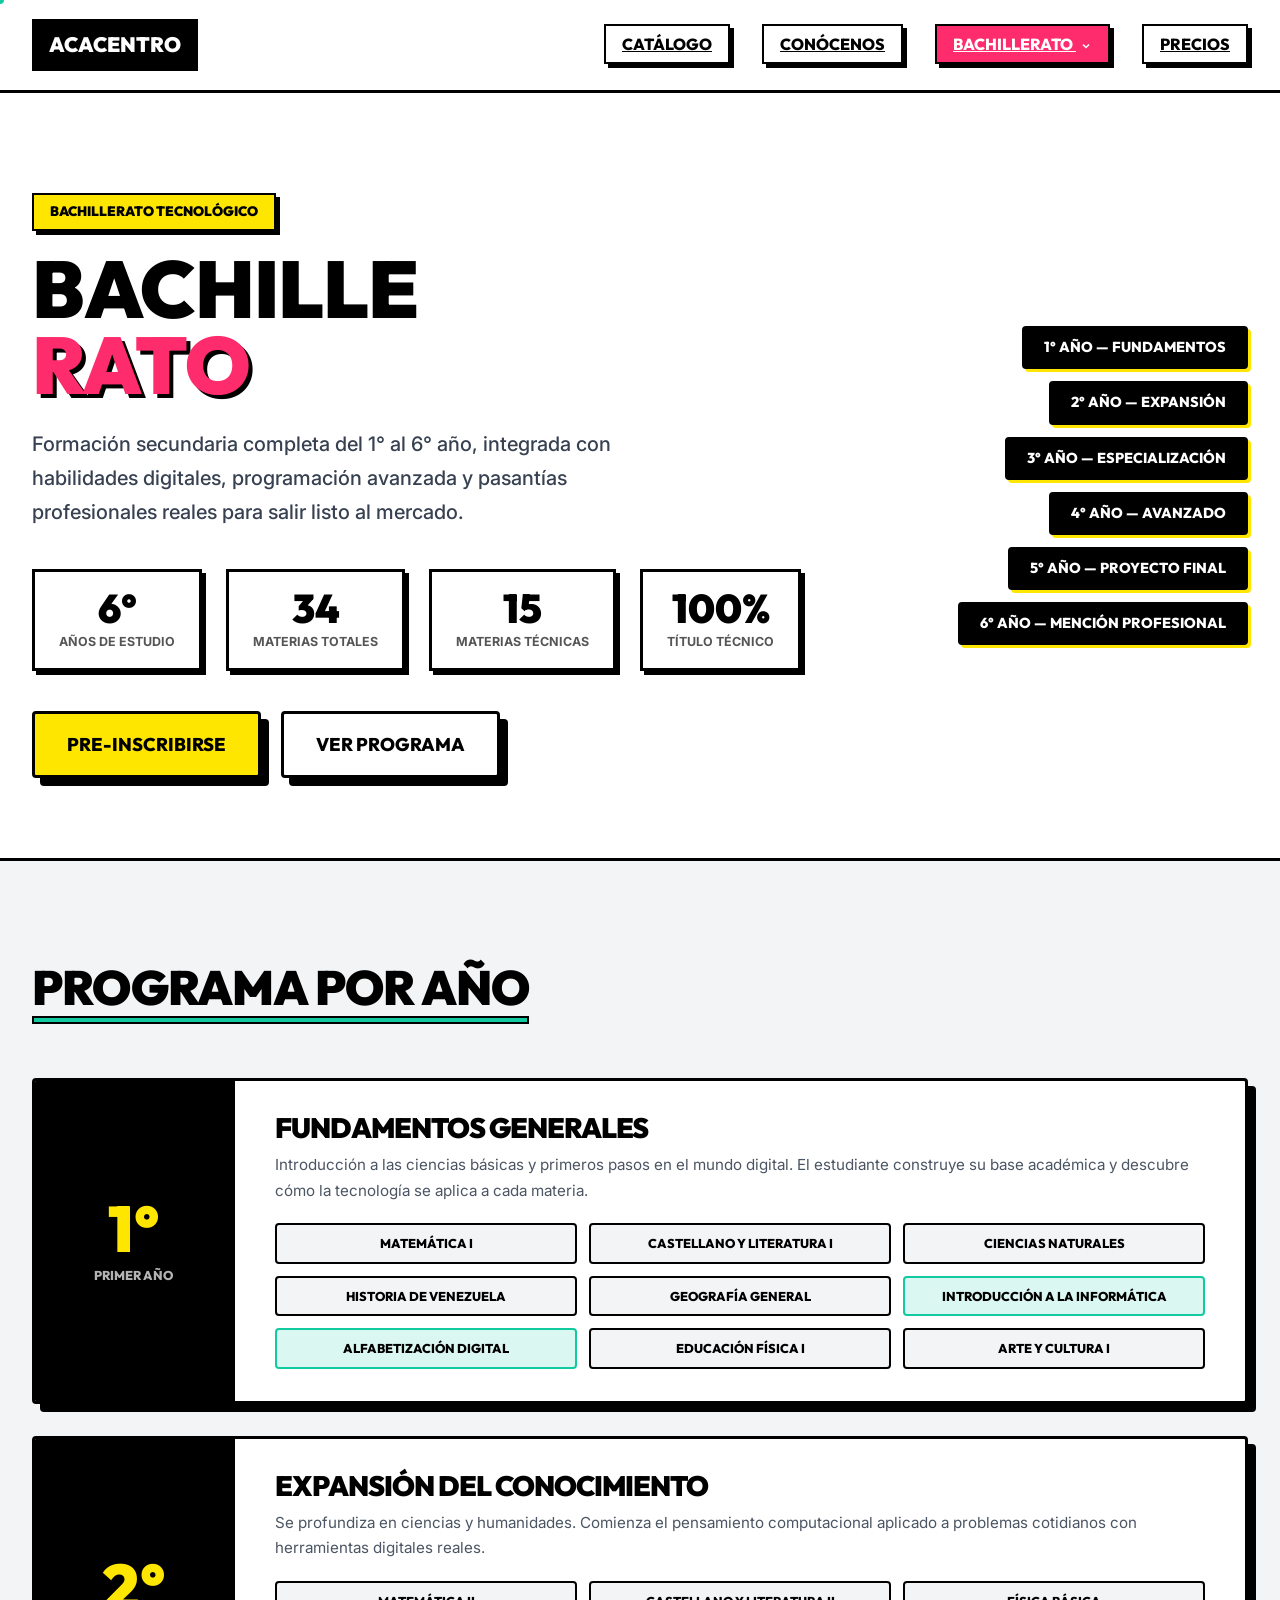
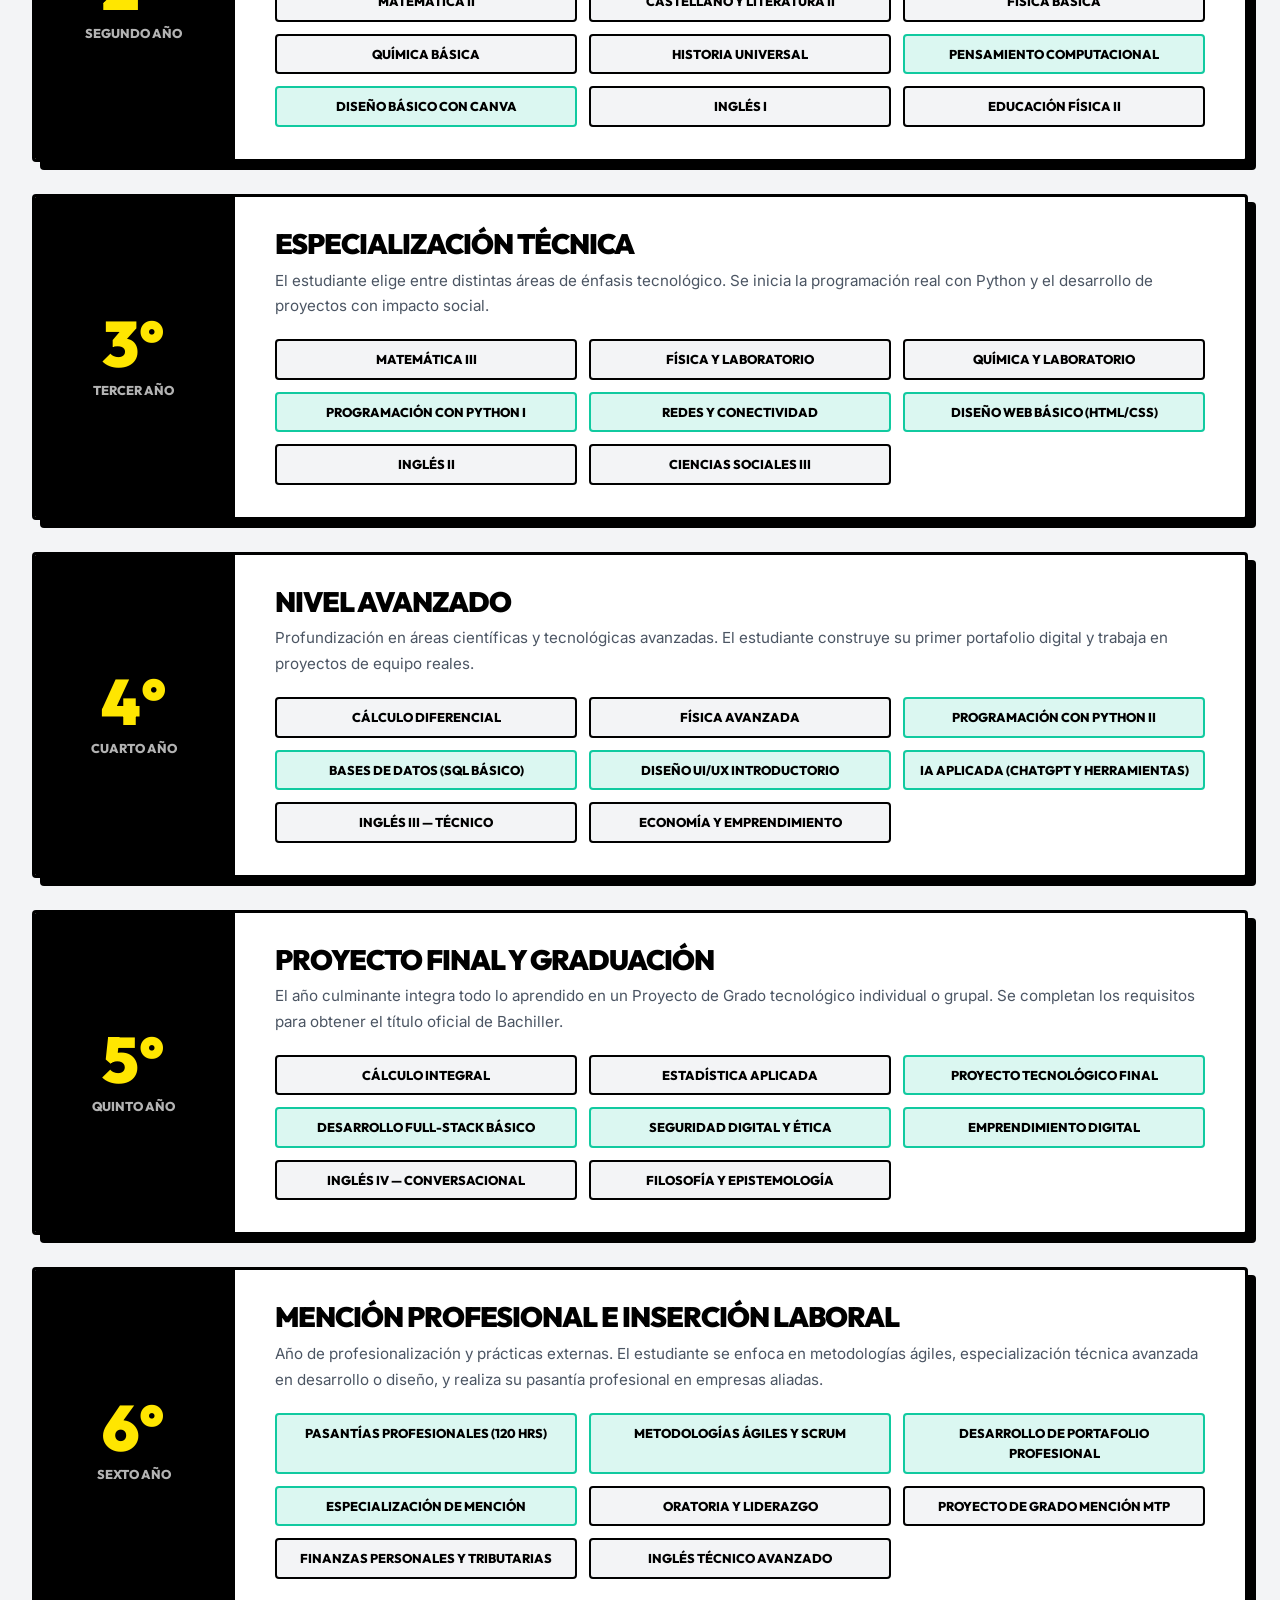
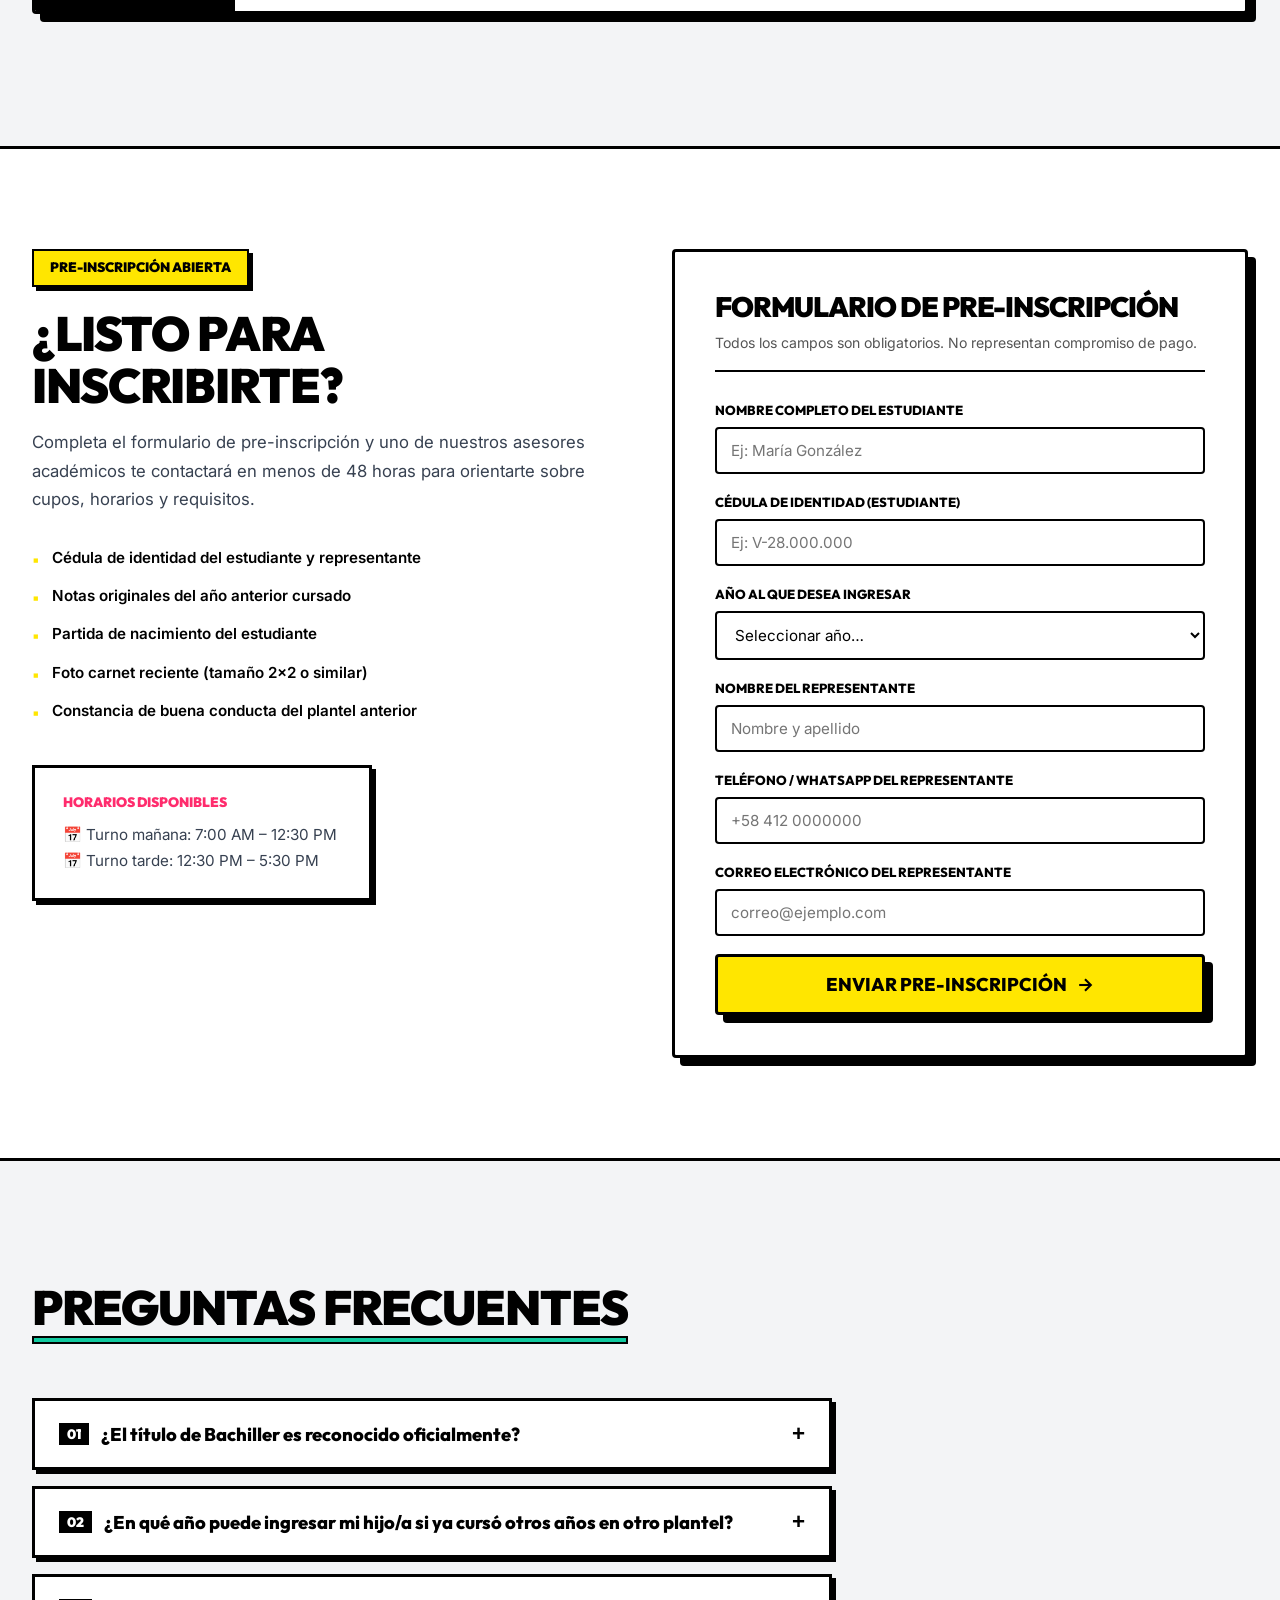
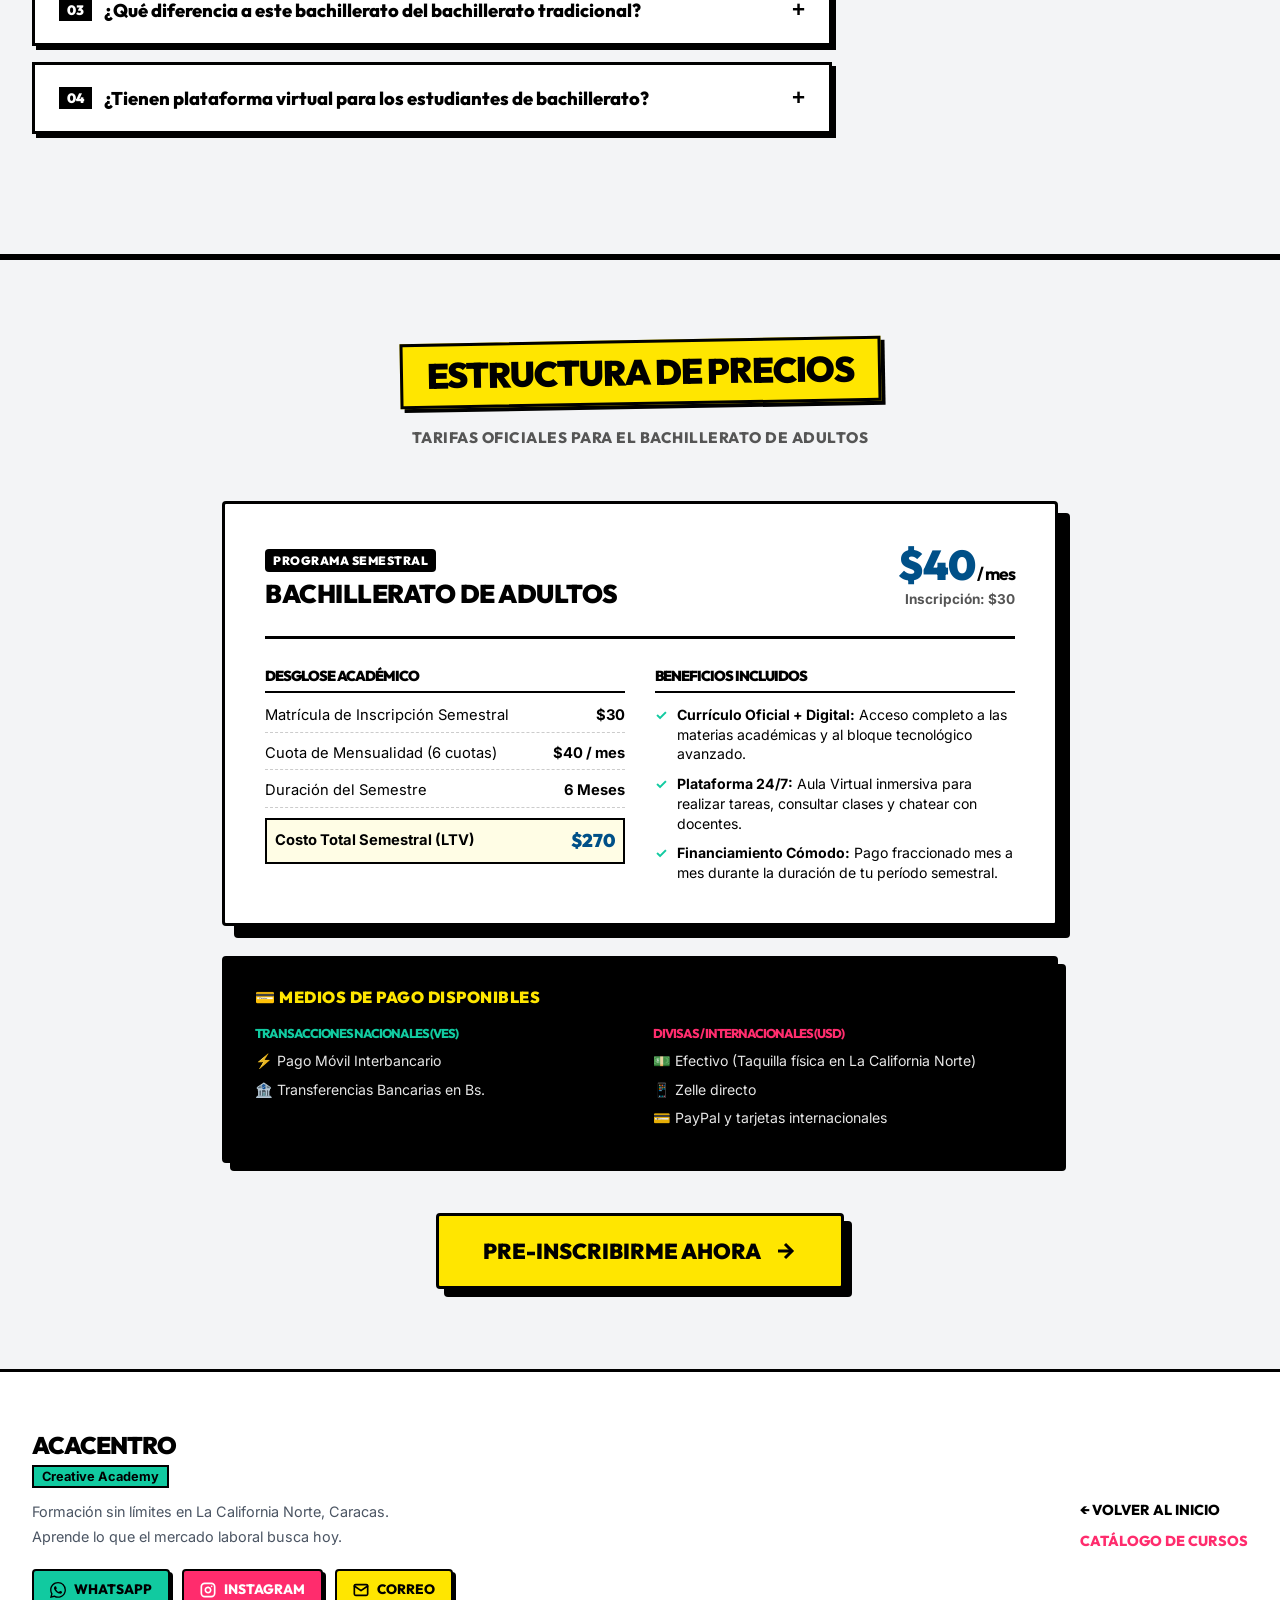
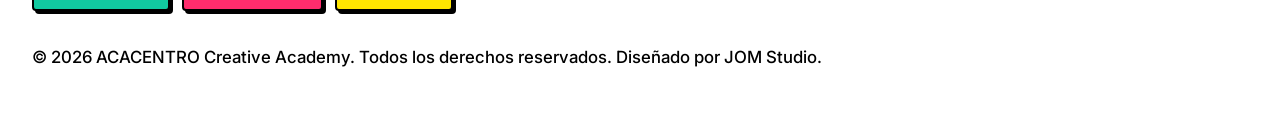
==== commit 0a2b64ef: "Feature: Integrate decoupled commercial pricing structure and official fees section in bachillerato" ====
--- a/bachillerato.html
+++ b/bachillerato.html
@@ -54,6 +54,7 @@
                             <a href="#inscripcion" class="mini-menu-cta" role="menuitem">Pre-Inscribirse Ahora →</a>
                         </div>
                     </li>
+                    <li><a href="#precios" class="academy-nav-link">Precios</a></li>
                     <!-- <li><a href="classroom.html" class="academy-nav-link btn-classroom-nav">Aula Virtual</a></li> -->
                 </ul>
             </nav>
@@ -405,9 +406,129 @@
                         </div>
                     </div>
 
+    </section>
+
+    <!-- ===== SECCIÓN DE PRECIOS BRUTALISTA ===== -->
+    <section class="bach-pricing" id="precios" aria-labelledby="pricing-title" style="padding: 80px 20px; background-color: var(--color-bg-gray); border-top: var(--brutalist-border-thick);">
+        <div class="container" style="max-width: 900px; margin: 0 auto;">
+            <div style="margin-bottom: 50px; text-align: center;">
+                <h2 id="pricing-title" style="display: inline-block; font-family: var(--font-heading); font-weight: 900; font-size: 2.2rem; text-transform: uppercase; background-color: var(--color-neon-yellow); color: var(--color-black); padding: 10px 24px; border: var(--brutalist-border-thick); box-shadow: var(--brutalist-shadow-sm); transform: rotate(-1deg); letter-spacing: -1px;">
+                    Estructura de Precios
+                </h2>
+                <p style="font-family: var(--font-heading); font-weight: 800; font-size: 0.95rem; color: #555; text-transform: uppercase; margin-top: 20px; letter-spacing: 0.5px;">
+                    Tarifas Oficiales para el Bachillerato de Adultos
+                </p>
+            </div>
+
+            <div style="display: grid; grid-template-columns: 1fr; gap: 30px; margin-bottom: 50px;">
+                <!-- Tarjeta de Precios Oficiales -->
+                <div style="background: var(--color-white); border: var(--brutalist-border-thick); box-shadow: var(--brutalist-shadow-lg); border-radius: var(--radius-brutalist); padding: 40px; position: relative;">
+                    <div style="display: flex; flex-direction: column; gap: 30px;">
+                        <div style="display: flex; align-items: center; justify-content: space-between; border-bottom: var(--brutalist-border-thick); padding-bottom: 25px; flex-wrap: wrap; gap: 15px;">
+                            <div>
+                                <span style="background-color: var(--color-black); color: var(--color-white); font-family: var(--font-heading); font-weight: 900; font-size: 0.75rem; text-transform: uppercase; padding: 4px 8px; border-radius: var(--radius-brutalist); letter-spacing: 0.5px;">
+                                    PROGRAMA SEMESTRAL
+                                </span>
+                                <h3 style="font-family: var(--font-heading); font-weight: 900; font-size: 1.6rem; text-transform: uppercase; margin: 8px 0 0 0; letter-spacing: -0.5px; color: var(--color-black);">
+                                    Bachillerato de Adultos
+                                </h3>
+                            </div>
+                            <div style="text-align: right;">
+                                <div style="font-family: var(--font-heading); font-weight: 900; font-size: 2.6rem; color: var(--color-neon-blue); line-height: 1; letter-spacing: -1px;">
+                                    $40<span style="font-size: 1.1rem; font-weight: 700; color: var(--color-black);"> / mes</span>
+                                </div>
+                                <div style="font-size: 0.85rem; color: #555; font-weight: bold; margin-top: 4px;">Inscripción: $30</div>
+                            </div>
+                        </div>
+
+                        <div style="display: grid; grid-template-columns: repeat(auto-fit, minmax(280px, 1fr)); gap: 30px;">
+                            <div>
+                                <h4 style="font-family: var(--font-heading); font-weight: 900; font-size: 0.9rem; text-transform: uppercase; color: var(--color-black); margin-bottom: 12px; border-bottom: var(--brutalist-border-thin); padding-bottom: 6px;">
+                                    Desglose Académico
+                                </h4>
+                                <ul style="list-style: none; padding: 0; margin: 0; display: flex; flex-direction: column; gap: 10px; font-size: 0.92rem; line-height: 1.4;">
+                                    <li style="display: flex; justify-content: space-between; align-items: center; border-bottom: 1px dashed #ccc; padding-bottom: 6px;">
+                                        <span>Matrícula de Inscripción Semestral</span>
+                                        <strong>$30</strong>
+                                    </li>
+                                    <li style="display: flex; justify-content: space-between; align-items: center; border-bottom: 1px dashed #ccc; padding-bottom: 6px;">
+                                        <span>Cuota de Mensualidad (6 cuotas)</span>
+                                        <strong>$40 / mes</strong>
+                                    </li>
+                                    <li style="display: flex; justify-content: space-between; align-items: center; border-bottom: 1px dashed #ccc; padding-bottom: 6px;">
+                                        <span>Duración del Semestre</span>
+                                        <strong>6 Meses</strong>
+                                    </li>
+                                    <li style="display: flex; justify-content: space-between; align-items: center; padding: 8px; background-color: rgba(255, 230, 0, 0.1); border: var(--brutalist-border-thin);">
+                                        <span style="font-weight: bold;">Costo Total Semestral (LTV)</span>
+                                        <strong style="font-family: var(--font-heading); font-weight: 900; font-size: 1.15rem; color: var(--color-neon-blue);">$270</strong>
+                                    </li>
+                                </ul>
+                            </div>
+
+                            <div>
+                                <h4 style="font-family: var(--font-heading); font-weight: 900; font-size: 0.9rem; text-transform: uppercase; color: var(--color-black); margin-bottom: 12px; border-bottom: var(--brutalist-border-thin); padding-bottom: 6px;">
+                                    Beneficios Incluidos
+                                </h4>
+                                <ul style="list-style: none; padding: 0; margin: 0; display: flex; flex-direction: column; gap: 10px; font-size: 0.88rem; line-height: 1.4;">
+                                    <li style="display: flex; gap: 10px; align-items: flex-start;">
+                                        <span style="color: var(--color-neon-cyan); font-weight: bold;">✓</span>
+                                        <span><strong>Currículo Oficial + Digital:</strong> Acceso completo a las materias académicas y al bloque tecnológico avanzado.</span>
+                                    </li>
+                                    <li style="display: flex; gap: 10px; align-items: flex-start;">
+                                        <span style="color: var(--color-neon-cyan); font-weight: bold;">✓</span>
+                                        <span><strong>Plataforma 24/7:</strong> Aula Virtual inmersiva para realizar tareas, consultar clases y chatear con docentes.</span>
+                                    </li>
+                                    <li style="display: flex; gap: 10px; align-items: flex-start;">
+                                        <span style="color: var(--color-neon-cyan); font-weight: bold;">✓</span>
+                                        <span><strong>Financiamiento Cómodo:</strong> Pago fraccionado mes a mes durante la duración de tu período semestral.</span>
+                                    </li>
+                                </ul>
+                            </div>
+                        </div>
+                    </div>
                 </div>
-            </div>
-        </section>
+
+                <!-- Métodos de Pago Aceptados -->
+                <div style="background: var(--color-black); color: var(--color-white); border: var(--brutalist-border-thick); box-shadow: var(--brutalist-shadow-md); border-radius: var(--radius-brutalist); padding: 30px;">
+                    <h4 style="font-family: var(--font-heading); font-weight: 900; font-size: 1rem; text-transform: uppercase; margin: 0 0 20px 0; color: var(--color-neon-yellow); letter-spacing: 0.5px;">
+                        💳 Medios de Pago Disponibles
+                    </h4>
+                    <div style="display: grid; grid-template-columns: repeat(auto-fit, minmax(220px, 1fr)); gap: 25px;">
+                        <div>
+                            <h5 style="font-family: var(--font-heading); font-weight: 800; font-size: 0.8rem; text-transform: uppercase; color: var(--color-neon-cyan); margin: 0 0 10px 0;">
+                                Transacciones Nacionales (VES)
+                            </h5>
+                            <ul style="list-style: none; padding: 0; margin: 0; display: flex; flex-direction: column; gap: 6px; font-size: 0.88rem; opacity: 0.9;">
+                                <li>⚡ Pago Móvil Interbancario</li>
+                                <li>🏦 Transferencias Bancarias en Bs.</li>
+                            </ul>
+                        </div>
+                        <div>
+                            <h5 style="font-family: var(--font-heading); font-weight: 800; font-size: 0.8rem; text-transform: uppercase; color: var(--color-neon-magenta); margin: 0 0 10px 0;">
+                                Divisas / Internacionales (USD)
+                            </h5>
+                            <ul style="list-style: none; padding: 0; margin: 0; display: flex; flex-direction: column; gap: 6px; font-size: 0.88rem; opacity: 0.9;">
+                                <li>💵 Efectivo (Taquilla física en La California Norte)</li>
+                                <li>📱 Zelle directo</li>
+                                <li>💳 PayPal y tarjetas internacionales</li>
+                            </ul>
+                        </div>
+                    </div>
+                </div>
+            </div>
+
+            <div style="text-align: center;">
+                <a href="#inscripcion" class="btn-brutalist btn-interactive-bach" style="display: inline-flex; align-items: center; gap: 12px; font-family: var(--font-heading); font-weight: 900; font-size: 1.15rem; text-transform: uppercase; padding: 16px 40px; border: var(--brutalist-border-thick); border-radius: var(--radius-brutalist); background: var(--color-neon-yellow); color: var(--color-black); text-decoration: none; cursor: pointer; transition: all 0.15s ease; box-shadow: var(--brutalist-shadow-md);">
+                    Pre-Inscribirme Ahora
+                    <svg width="24" height="24" viewBox="0 0 24 24" fill="none" stroke="currentColor" stroke-width="3" aria-hidden="true" style="transition: transform 0.15s ease;">
+                        <line x1="5" y1="12" x2="19" y2="12"/>
+                        <polyline points="12 5 19 12 12 19"/>
+                    </svg>
+                </a>
+            </div>
+        </div>
+    </section>
 
     </main>
 
